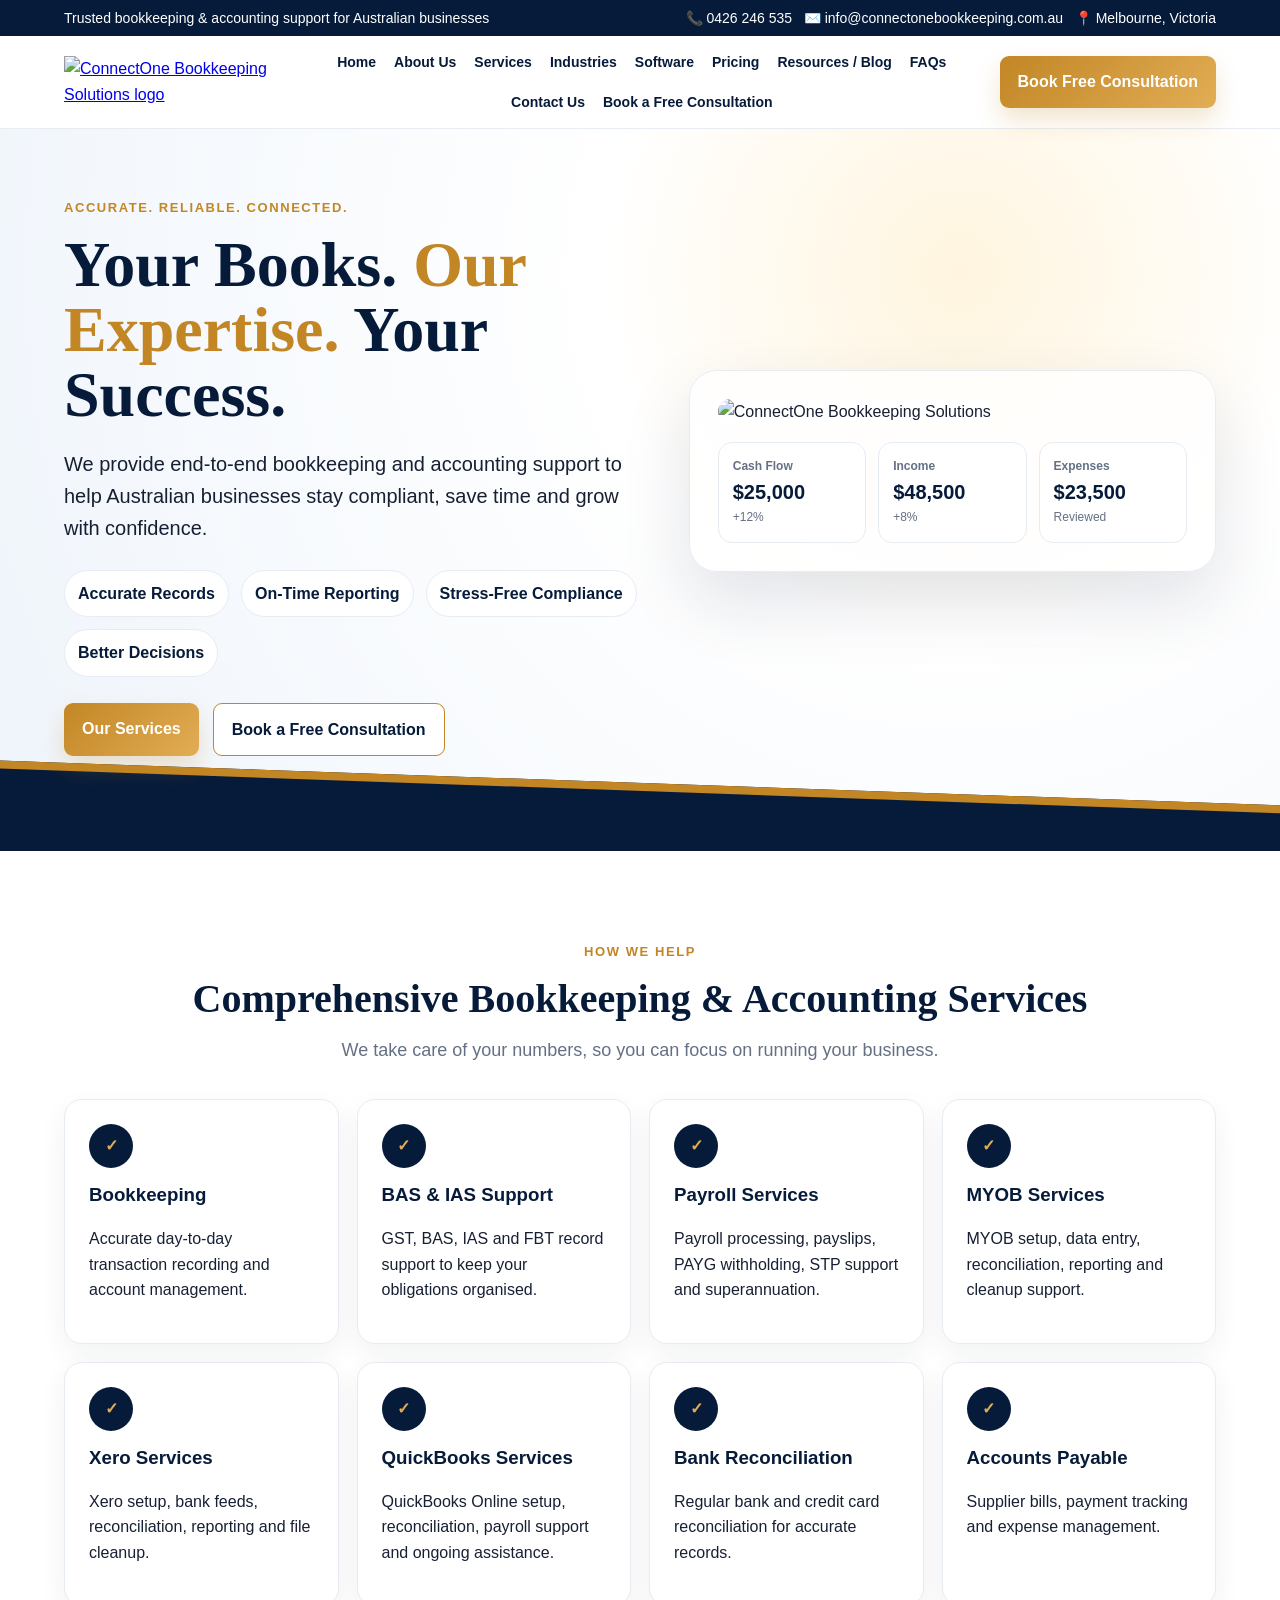
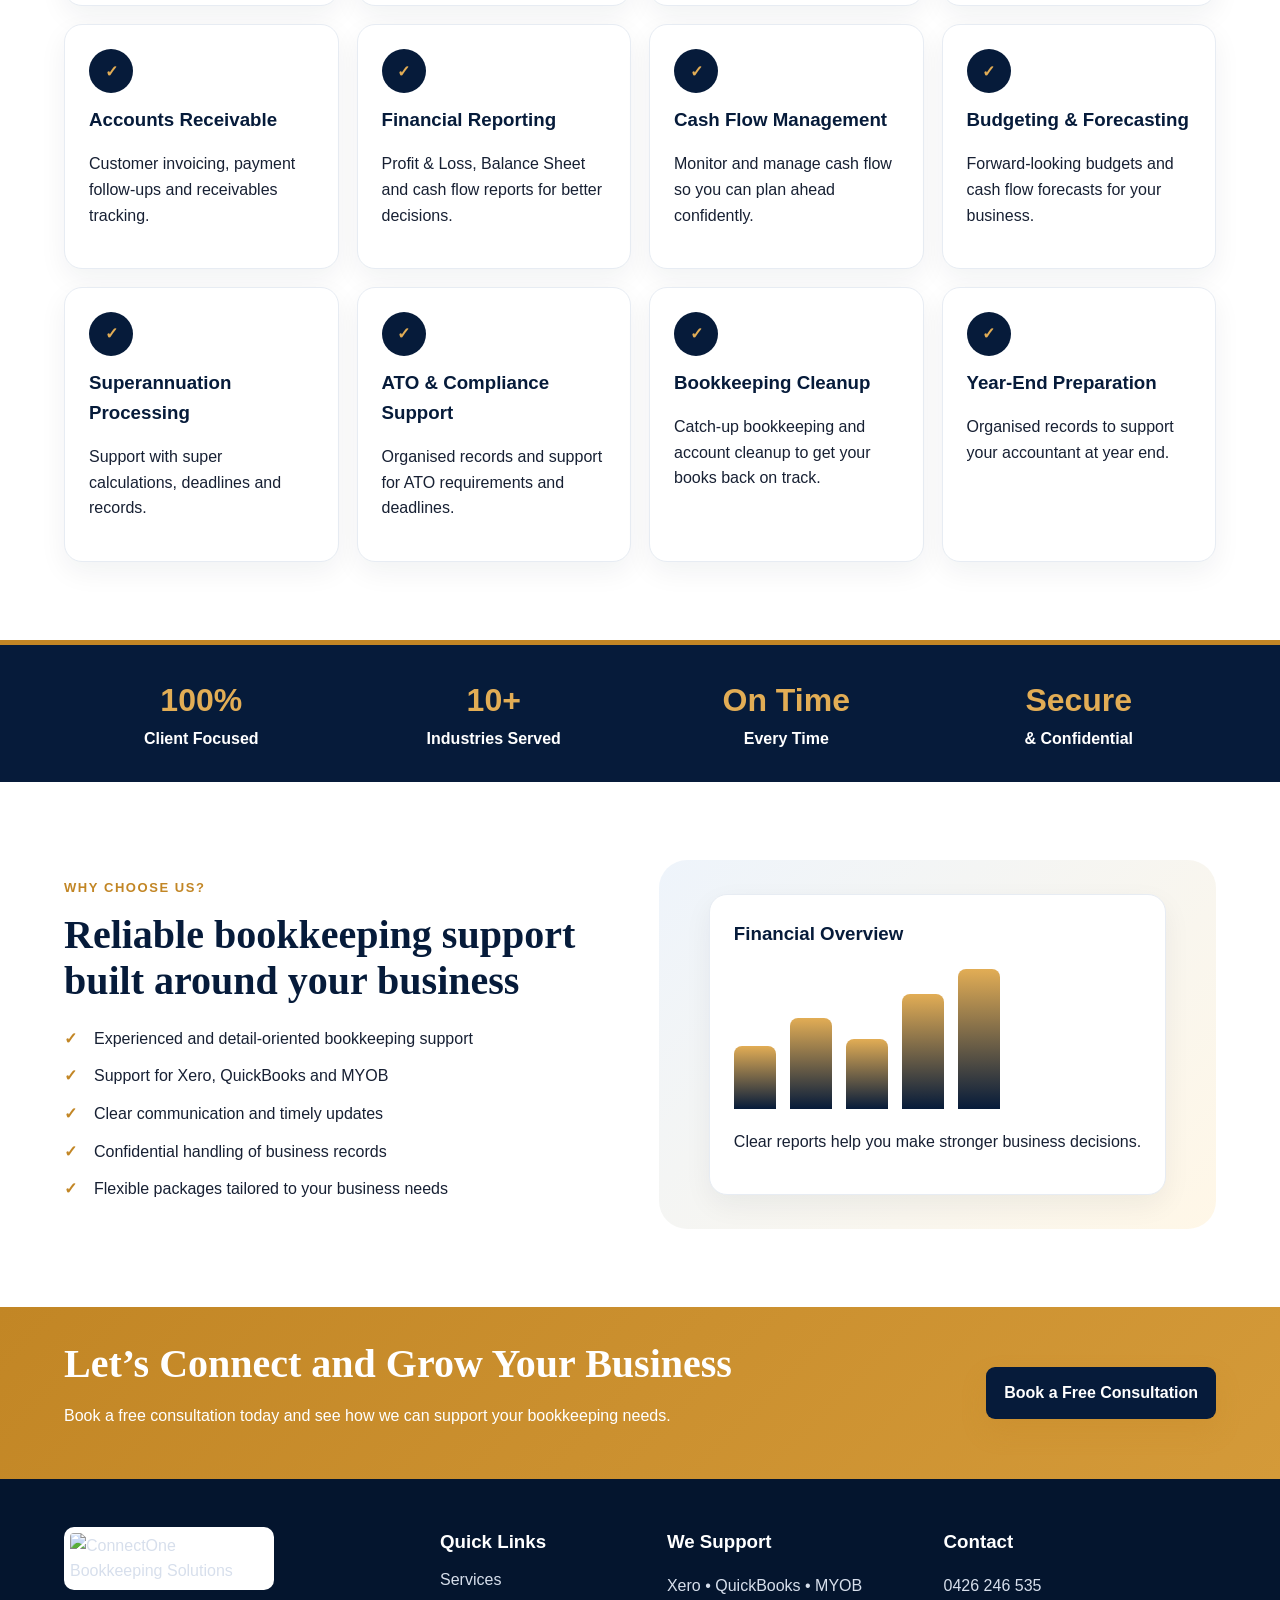
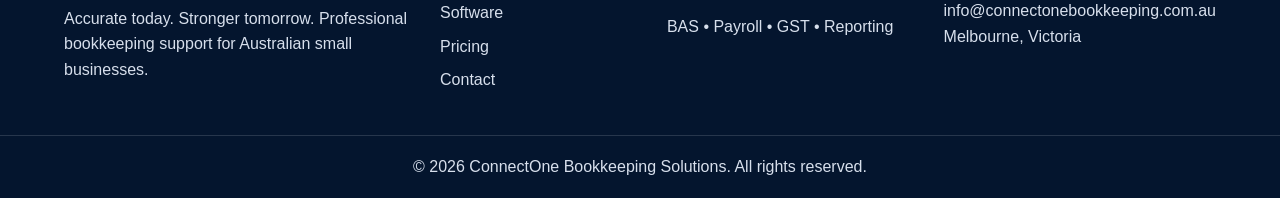
==== index.html @ b3c71a51 "Add files via upload" ====
<!DOCTYPE html>
<html lang="en-AU">
<head>
  <meta charset="UTF-8">
  <meta name="viewport" content="width=device-width, initial-scale=1.0">
  <title>ConnectOne Bookkeeping Solutions | Professional Bookkeeping Services</title>
  <meta name="description" content="Professional bookkeeping, payroll, BAS support, Xero, QuickBooks and MYOB services for Australian small businesses.">
  <link rel="stylesheet" href="styles.css">
</head>
<body>

<div class="top-strip">
  <div class="container strip-grid">
    <span>Trusted bookkeeping & accounting support for Australian businesses</span>
    <span>📞 0426 246 535 &nbsp; ✉️ info@connectonebookkeeping.com.au &nbsp; 📍 Melbourne, Victoria</span>
  </div>
</div>
<header class="site-header">
  <div class="container header-grid">
    <a class="logo-wrap" href="index.html">
      <img src="assets/connectone-logo.png" alt="ConnectOne Bookkeeping Solutions logo">
    </a>
    <nav class="main-nav"><a href="index.html">Home</a><a href="about.html">About Us</a><a href="services.html">Services</a><a href="industries.html">Industries</a><a href="software.html">Software</a><a href="pricing.html">Pricing</a><a href="resources.html">Resources / Blog</a><a href="faqs.html">FAQs</a><a href="contact.html">Contact Us</a><a href="consultation.html">Book a Free Consultation</a></nav>
    <a class="header-btn" href="consultation.html">Book Free Consultation</a>
  </div>
</header>

<main>
<section class="hero">
  <div class="container hero-grid">
    <div class="hero-text">
      <p class="kicker">Accurate. Reliable. Connected.</p>
      <h1>Your Books. <span>Our Expertise.</span> Your Success.</h1>
      <p class="lead">We provide end-to-end bookkeeping and accounting support to help Australian businesses stay compliant, save time and grow with confidence.</p>
      <div class="hero-points">
        <span>Accurate Records</span><span>On-Time Reporting</span><span>Stress-Free Compliance</span><span>Better Decisions</span>
      </div>
      <div class="actions">
        <a class="btn" href="services.html">Our Services</a>
        <a class="btn outline" href="consultation.html">Book a Free Consultation</a>
      </div>
    </div>
    <div class="hero-panel">
      <img src="assets/connectone-logo.png" alt="ConnectOne Bookkeeping Solutions">
      <div class="mini-dashboard">
        <div><strong>Cash Flow</strong><b>$25,000</b><small>+12%</small></div>
        <div><strong>Income</strong><b>$48,500</b><small>+8%</small></div>
        <div><strong>Expenses</strong><b>$23,500</b><small>Reviewed</small></div>
      </div>
    </div>
  </div>
</section>

<section class="section services-preview">
  <div class="container">
    <p class="kicker center">How we help</p>
    <h2>Comprehensive Bookkeeping & Accounting Services</h2>
    <p class="section-sub">We take care of your numbers, so you can focus on running your business.</p>
    <div class="service-grid"><article class="service-card"><div class="icon">✓</div><h3>Bookkeeping</h3><p>Accurate day-to-day transaction recording and account management.</p></article><article class="service-card"><div class="icon">✓</div><h3>BAS & IAS Support</h3><p>GST, BAS, IAS and FBT record support to keep your obligations organised.</p></article><article class="service-card"><div class="icon">✓</div><h3>Payroll Services</h3><p>Payroll processing, payslips, PAYG withholding, STP support and superannuation.</p></article><article class="service-card"><div class="icon">✓</div><h3>MYOB Services</h3><p>MYOB setup, data entry, reconciliation, reporting and cleanup support.</p></article><article class="service-card"><div class="icon">✓</div><h3>Xero Services</h3><p>Xero setup, bank feeds, reconciliation, reporting and file cleanup.</p></article><article class="service-card"><div class="icon">✓</div><h3>QuickBooks Services</h3><p>QuickBooks Online setup, reconciliation, payroll support and ongoing assistance.</p></article><article class="service-card"><div class="icon">✓</div><h3>Bank Reconciliation</h3><p>Regular bank and credit card reconciliation for accurate records.</p></article><article class="service-card"><div class="icon">✓</div><h3>Accounts Payable</h3><p>Supplier bills, payment tracking and expense management.</p></article><article class="service-card"><div class="icon">✓</div><h3>Accounts Receivable</h3><p>Customer invoicing, payment follow-ups and receivables tracking.</p></article><article class="service-card"><div class="icon">✓</div><h3>Financial Reporting</h3><p>Profit & Loss, Balance Sheet and cash flow reports for better decisions.</p></article><article class="service-card"><div class="icon">✓</div><h3>Cash Flow Management</h3><p>Monitor and manage cash flow so you can plan ahead confidently.</p></article><article class="service-card"><div class="icon">✓</div><h3>Budgeting & Forecasting</h3><p>Forward-looking budgets and cash flow forecasts for your business.</p></article><article class="service-card"><div class="icon">✓</div><h3>Superannuation Processing</h3><p>Support with super calculations, deadlines and records.</p></article><article class="service-card"><div class="icon">✓</div><h3>ATO & Compliance Support</h3><p>Organised records and support for ATO requirements and deadlines.</p></article><article class="service-card"><div class="icon">✓</div><h3>Bookkeeping Cleanup</h3><p>Catch-up bookkeeping and account cleanup to get your books back on track.</p></article><article class="service-card"><div class="icon">✓</div><h3>Year-End Preparation</h3><p>Organised records to support your accountant at year end.</p></article></div>
  </div>
</section>

<section class="stats">
  <div class="container stats-grid">
    <div><strong>100%</strong><span>Client Focused</span></div>
    <div><strong>10+</strong><span>Industries Served</span></div>
    <div><strong>On Time</strong><span>Every Time</span></div>
    <div><strong>Secure</strong><span>& Confidential</span></div>
  </div>
</section>

<section class="section">
  <div class="container two-col">
    <div>
      <p class="kicker">Why choose us?</p>
      <h2 class="left">Reliable bookkeeping support built around your business</h2>
      <ul class="tick-list">
        <li>Experienced and detail-oriented bookkeeping support</li>
        <li>Support for Xero, QuickBooks and MYOB</li>
        <li>Clear communication and timely updates</li>
        <li>Confidential handling of business records</li>
        <li>Flexible packages tailored to your business needs</li>
      </ul>
    </div>
    <div class="image-card">
      <div class="chart-card">
        <h3>Financial Overview</h3>
        <div class="bars"><i></i><i></i><i></i><i></i><i></i></div>
        <p>Clear reports help you make stronger business decisions.</p>
      </div>
    </div>
  </div>
</section>
</main>

<section class="gold-cta">
  <div class="container cta-grid">
    <div>
      <h2>Let’s Connect and Grow Your Business</h2>
      <p>Book a free consultation today and see how we can support your bookkeeping needs.</p>
    </div>
    <a class="btn navy" href="consultation.html">Book a Free Consultation</a>
  </div>
</section>
<footer class="footer">
  <div class="container footer-grid">
    <div>
      <img class="footer-logo" src="assets/connectone-logo.png" alt="ConnectOne Bookkeeping Solutions">
      <p>Accurate today. Stronger tomorrow. Professional bookkeeping support for Australian small businesses.</p>
    </div>
    <div>
      <h3>Quick Links</h3>
      <a href="services.html">Services</a>
      <a href="software.html">Software</a>
      <a href="pricing.html">Pricing</a>
      <a href="contact.html">Contact</a>
    </div>
    <div>
      <h3>We Support</h3>
      <p>Xero • QuickBooks • MYOB</p>
      <p>BAS • Payroll • GST • Reporting</p>
    </div>
    <div>
      <h3>Contact</h3>
      <p>0426 246 535<br>info@connectonebookkeeping.com.au<br>Melbourne, Victoria</p>
    </div>
  </div>
  <div class="copyright">© 2026 ConnectOne Bookkeeping Solutions. All rights reserved.</div>
</footer>

</body>
</html>
---- styles.css ----
:root{
  --navy:#061b3a; --navy2:#0b2b5c; --gold:#c28625; --gold2:#e2ad55;
  --ink:#172033; --muted:#647084; --soft:#f7f9fc; --line:#e7ecf3; --white:#fff;
}
*{box-sizing:border-box}
html{scroll-behavior:smooth}
body{margin:0;font-family:Inter,Segoe UI,Arial,sans-serif;color:var(--ink);line-height:1.6;background:#fff}
.container{max-width:1200px;margin:0 auto;padding:0 24px}
.top-strip{background:var(--navy);color:#fff;font-size:14px}
.strip-grid{display:flex;justify-content:space-between;gap:16px;align-items:center;min-height:36px}
.site-header{background:rgba(255,255,255,.96);backdrop-filter:blur(10px);border-bottom:1px solid var(--line);position:sticky;top:0;z-index:20}
.header-grid{display:grid;grid-template-columns:220px 1fr auto;gap:24px;align-items:center;min-height:92px}
.logo-wrap img{max-width:205px;display:block}
.main-nav{display:flex;justify-content:center;gap:18px;flex-wrap:wrap}
.main-nav a{text-decoration:none;color:var(--navy);font-weight:750;font-size:14px;position:relative}
.main-nav a:hover{color:var(--gold)}
.header-btn,.btn{background:linear-gradient(135deg,var(--gold),var(--gold2));color:#fff;text-decoration:none;font-weight:850;border-radius:9px;padding:13px 18px;display:inline-block;border:0;box-shadow:0 12px 24px rgba(194,134,37,.22)}
.btn.navy,.header-btn:hover{background:var(--navy)}
.btn.outline{background:#fff;color:var(--navy);border:1px solid var(--gold);box-shadow:none}
.hero{background:radial-gradient(circle at 75% 20%,#fff5df 0,#fff 32%,#eef4fb 100%);position:relative;overflow:hidden}
.hero:after{content:"";position:absolute;bottom:-50px;left:-5%;width:110%;height:110px;background:var(--navy);transform:rotate(2deg);border-top:8px solid var(--gold)}
.hero-grid{display:grid;grid-template-columns:1.05fr .95fr;gap:42px;align-items:center;min-height:650px;position:relative;z-index:2;padding:56px 24px 95px}
.kicker{color:var(--gold);text-transform:uppercase;letter-spacing:.12em;font-weight:900;font-size:13px}
h1{font-family:Georgia,serif;color:var(--navy);font-size:64px;line-height:1.02;margin:12px 0 18px}
h1 span{color:var(--gold)}
.lead{font-size:20px;max-width:650px}
.hero-points{display:flex;gap:12px;flex-wrap:wrap;margin:26px 0}
.hero-points span{background:#fff;border:1px solid var(--line);border-radius:99px;padding:10px 13px;font-weight:800;color:var(--navy)}
.actions{display:flex;gap:14px;flex-wrap:wrap}
.hero-panel{background:rgba(255,255,255,.82);border:1px solid var(--line);border-radius:28px;padding:28px;box-shadow:0 30px 70px rgba(6,27,58,.12);position:relative}
.hero-panel img{width:100%;border-radius:20px;background:#fff}
.mini-dashboard{display:grid;grid-template-columns:repeat(3,1fr);gap:12px;margin-top:18px}
.mini-dashboard div{background:#fff;border:1px solid var(--line);border-radius:14px;padding:14px}
.mini-dashboard strong,.mini-dashboard small{display:block;color:var(--muted);font-size:12px}.mini-dashboard b{display:block;color:var(--navy);font-size:20px}
.section{padding:78px 0}
.soft{background:var(--soft)}
h2{font-family:Georgia,serif;color:var(--navy);font-size:40px;line-height:1.15;text-align:center;margin:0 0 14px}
h2.left{text-align:left}
.section-sub{text-align:center;color:var(--muted);font-size:18px;margin:0 auto 34px;max-width:760px}
.center{text-align:center}
.service-grid{display:grid;grid-template-columns:repeat(4,1fr);gap:18px}
.service-card,.card,.feature-box,.chart-card{background:#fff;border:1px solid var(--line);border-radius:18px;padding:24px;box-shadow:0 10px 28px rgba(6,27,58,.06);transition:.25s ease}
.service-card:hover,.card:hover{transform:translateY(-5px);box-shadow:0 18px 40px rgba(6,27,58,.1)}
.icon{width:44px;height:44px;border-radius:50%;background:var(--navy);color:var(--gold2);display:flex;align-items:center;justify-content:center;font-weight:900;margin-bottom:12px}
h3{color:var(--navy);margin:0 0 10px}
.stats{background:var(--navy);color:#fff;padding:30px 0;border-top:5px solid var(--gold)}
.stats-grid{display:grid;grid-template-columns:repeat(4,1fr);gap:18px;text-align:center}
.stats strong{display:block;color:var(--gold2);font-size:32px}.stats span{font-weight:800}
.two-col{display:grid;grid-template-columns:1fr 1fr;gap:38px;align-items:center}
.tick-list{list-style:none;padding:0;margin:22px 0}.tick-list li{margin:12px 0;padding-left:30px;position:relative}.tick-list li:before{content:"✓";position:absolute;left:0;color:var(--gold);font-weight:900}
.image-card{min-height:330px;border-radius:28px;background:linear-gradient(135deg,#eef4fb,#fff7e7);display:flex;align-items:center;justify-content:center;padding:34px}
.bars{height:140px;display:flex;align-items:flex-end;gap:14px;margin:20px 0}.bars i{display:block;width:42px;background:linear-gradient(var(--gold2),var(--navy));border-radius:8px 8px 0 0}.bars i:nth-child(1){height:45%}.bars i:nth-child(2){height:65%}.bars i:nth-child(3){height:50%}.bars i:nth-child(4){height:82%}.bars i:nth-child(5){height:100%}
.inner-hero{background:linear-gradient(135deg,var(--navy),var(--navy2));color:#fff;padding:76px 0}.inner-hero h1{color:#fff;font-size:50px}.inner-hero p{max-width:760px}.inner-hero .kicker{color:var(--gold2)}
.cards-three{display:grid;grid-template-columns:repeat(3,1fr);gap:20px}
.featured{border:2px solid var(--gold)}
.software-card h3{font-size:28px}
.big-note{font-size:20px;font-weight:800;color:var(--navy);margin-top:26px}
.faq{max-width:850px}.faq h3{border-top:1px solid var(--line);padding-top:22px;margin-top:22px}
.contact-grid{display:grid;grid-template-columns:.85fr 1.15fr;gap:34px}
.form{display:grid;gap:14px;background:#fff;border:1px solid var(--line);border-radius:18px;padding:24px;box-shadow:0 10px 28px rgba(6,27,58,.06)}
input,textarea{width:100%;padding:15px;border:1px solid var(--line);border-radius:10px;font-size:16px}textarea{min-height:150px}
.gold-cta{background:linear-gradient(135deg,var(--gold),#d49a39);color:#fff;padding:34px 0}
.cta-grid{display:flex;justify-content:space-between;align-items:center;gap:24px}.gold-cta h2{color:#fff;text-align:left;margin:0 0 6px}
.footer{background:#04152e;color:#d7dfec;padding:48px 0 0}.footer-grid{display:grid;grid-template-columns:1.4fr .8fr 1fr 1fr;gap:28px}.footer-logo{max-width:210px;background:#fff;border-radius:10px;padding:6px}
.footer h3{color:#fff}.footer a{display:block;color:#d7dfec;text-decoration:none;margin:8px 0}.copyright{text-align:center;border-top:1px solid rgba(255,255,255,.14);padding:18px;margin-top:34px}
@media(max-width:960px){
 .strip-grid,.cta-grid{display:block}.header-grid{grid-template-columns:1fr}.main-nav{justify-content:flex-start}.header-btn{width:max-content}
 .hero-grid,.two-col,.contact-grid,.cards-three,.footer-grid{grid-template-columns:1fr}
 .service-grid,.stats-grid{grid-template-columns:repeat(2,1fr)}
 h1{font-size:44px}.hero-grid{min-height:auto}.inner-hero h1{font-size:40px}
}
@media(max-width:560px){.service-grid,.stats-grid,.mini-dashboard{grid-template-columns:1fr}.container{padding:0 18px}.hero-grid{padding-left:18px;padding-right:18px}h1{font-size:38px}h2{font-size:32px}}
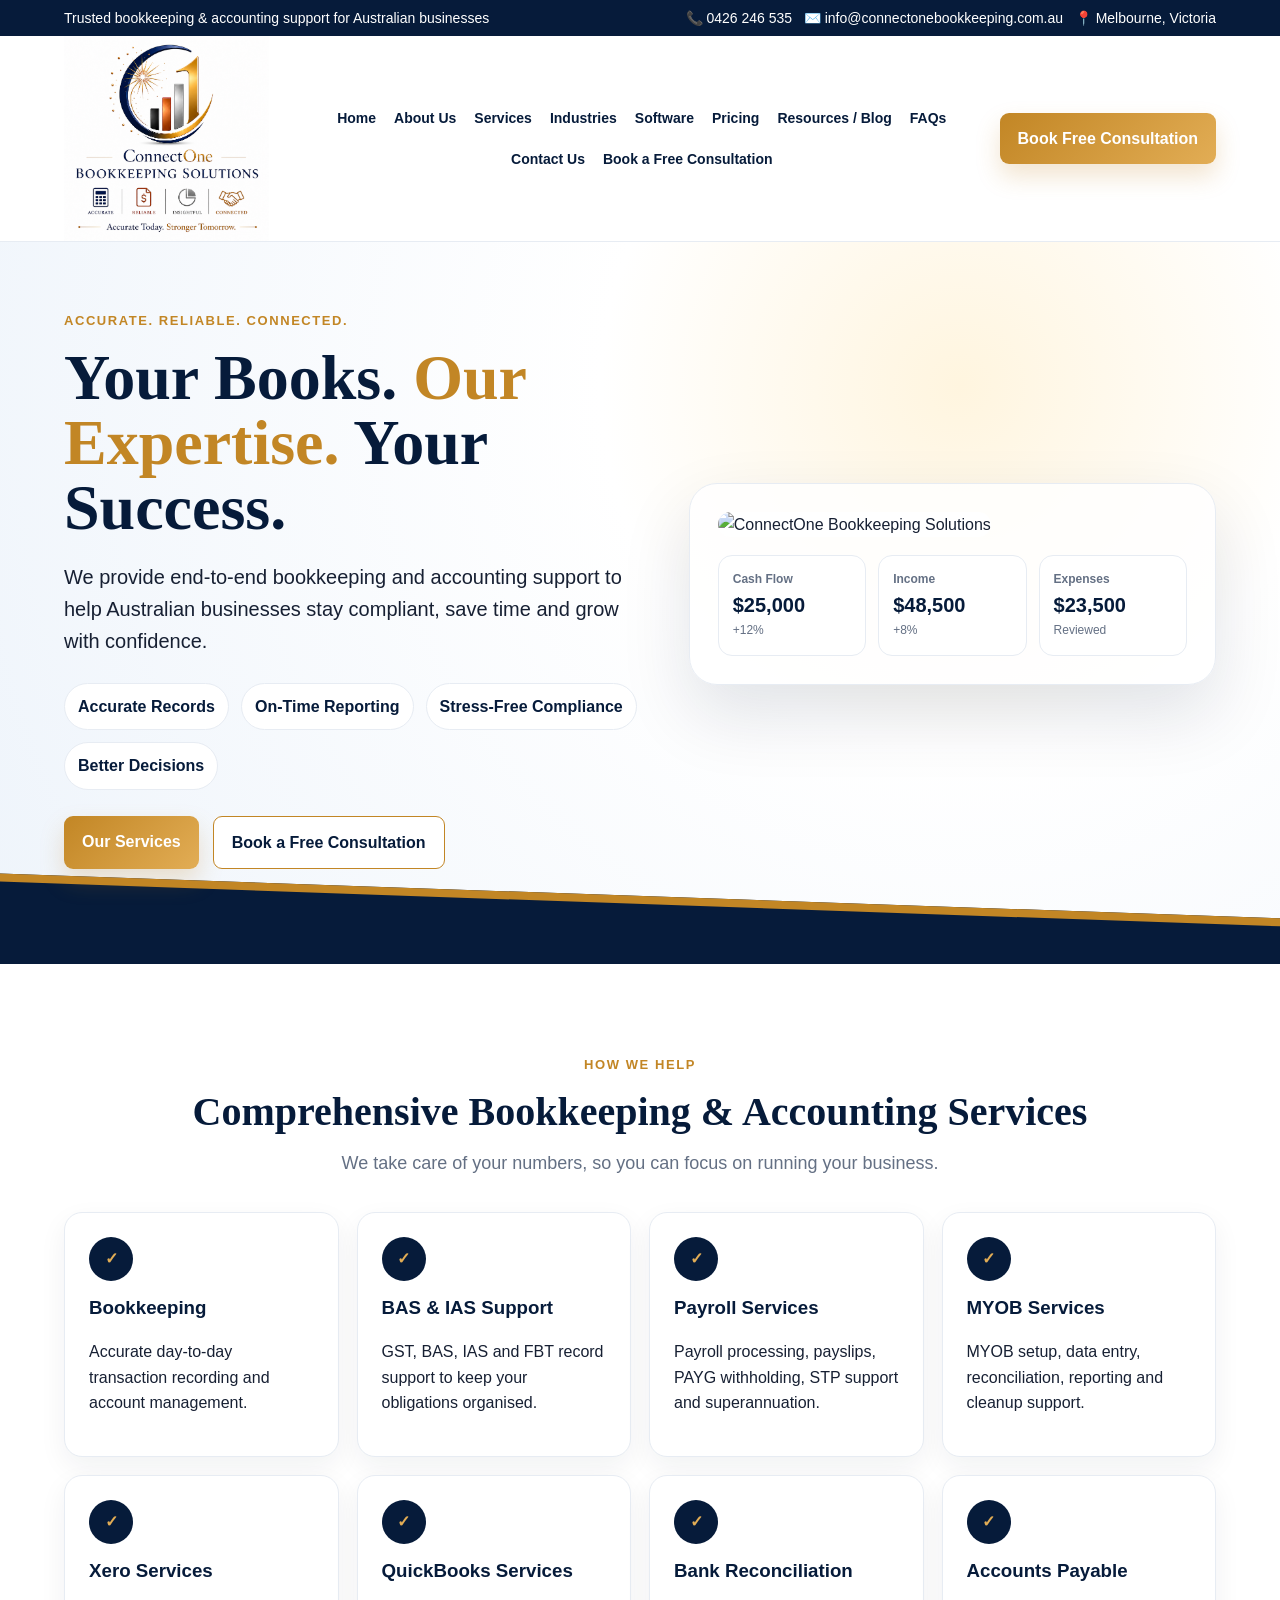
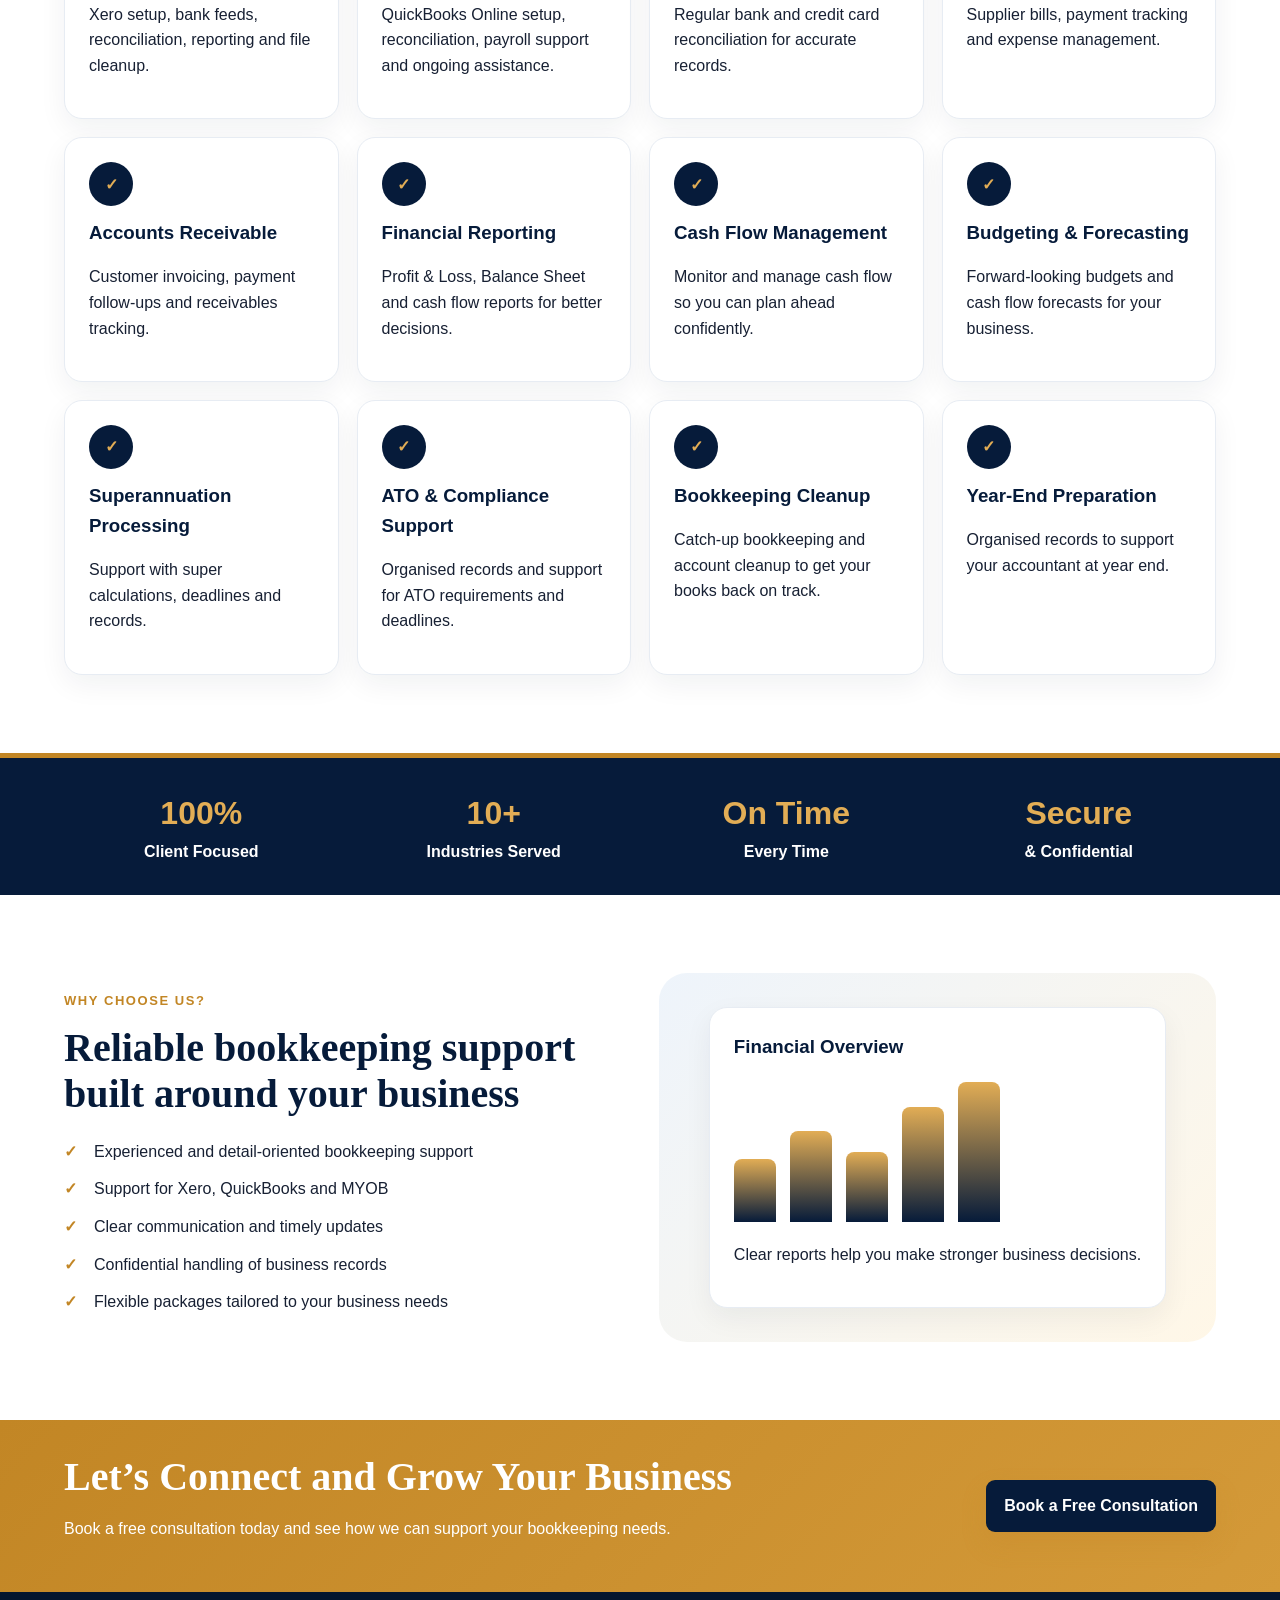
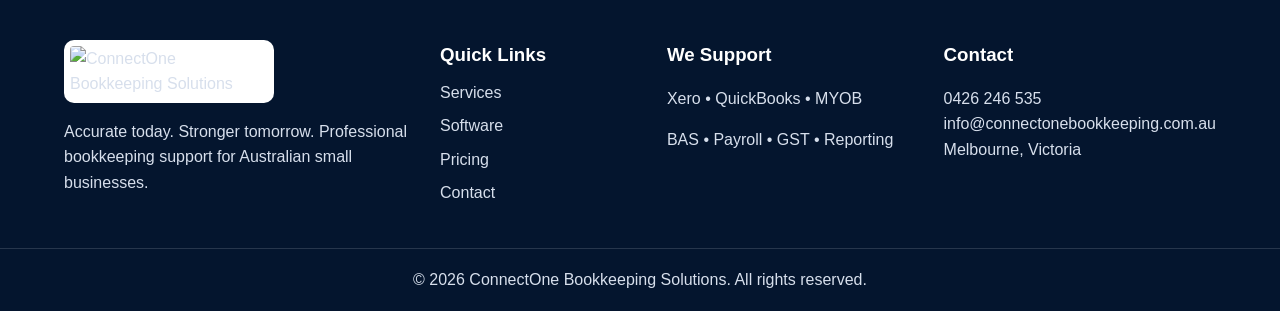
==== commit 28df3a42: "Update logo image source in index.html" ====
--- a/index.html
+++ b/index.html
@@ -18,7 +18,7 @@
 <header class="site-header">
   <div class="container header-grid">
     <a class="logo-wrap" href="index.html">
-      <img src="assets/connectone-logo.png" alt="ConnectOne Bookkeeping Solutions logo">
+      <img src="connectone-logo.png" alt="ConnectOne Bookkeeping Solutions logo">
     </a>
     <nav class="main-nav"><a href="index.html">Home</a><a href="about.html">About Us</a><a href="services.html">Services</a><a href="industries.html">Industries</a><a href="software.html">Software</a><a href="pricing.html">Pricing</a><a href="resources.html">Resources / Blog</a><a href="faqs.html">FAQs</a><a href="contact.html">Contact Us</a><a href="consultation.html">Book a Free Consultation</a></nav>
     <a class="header-btn" href="consultation.html">Book Free Consultation</a>
@@ -129,4 +129,4 @@
 </footer>
 
 </body>
-</html>+</html>
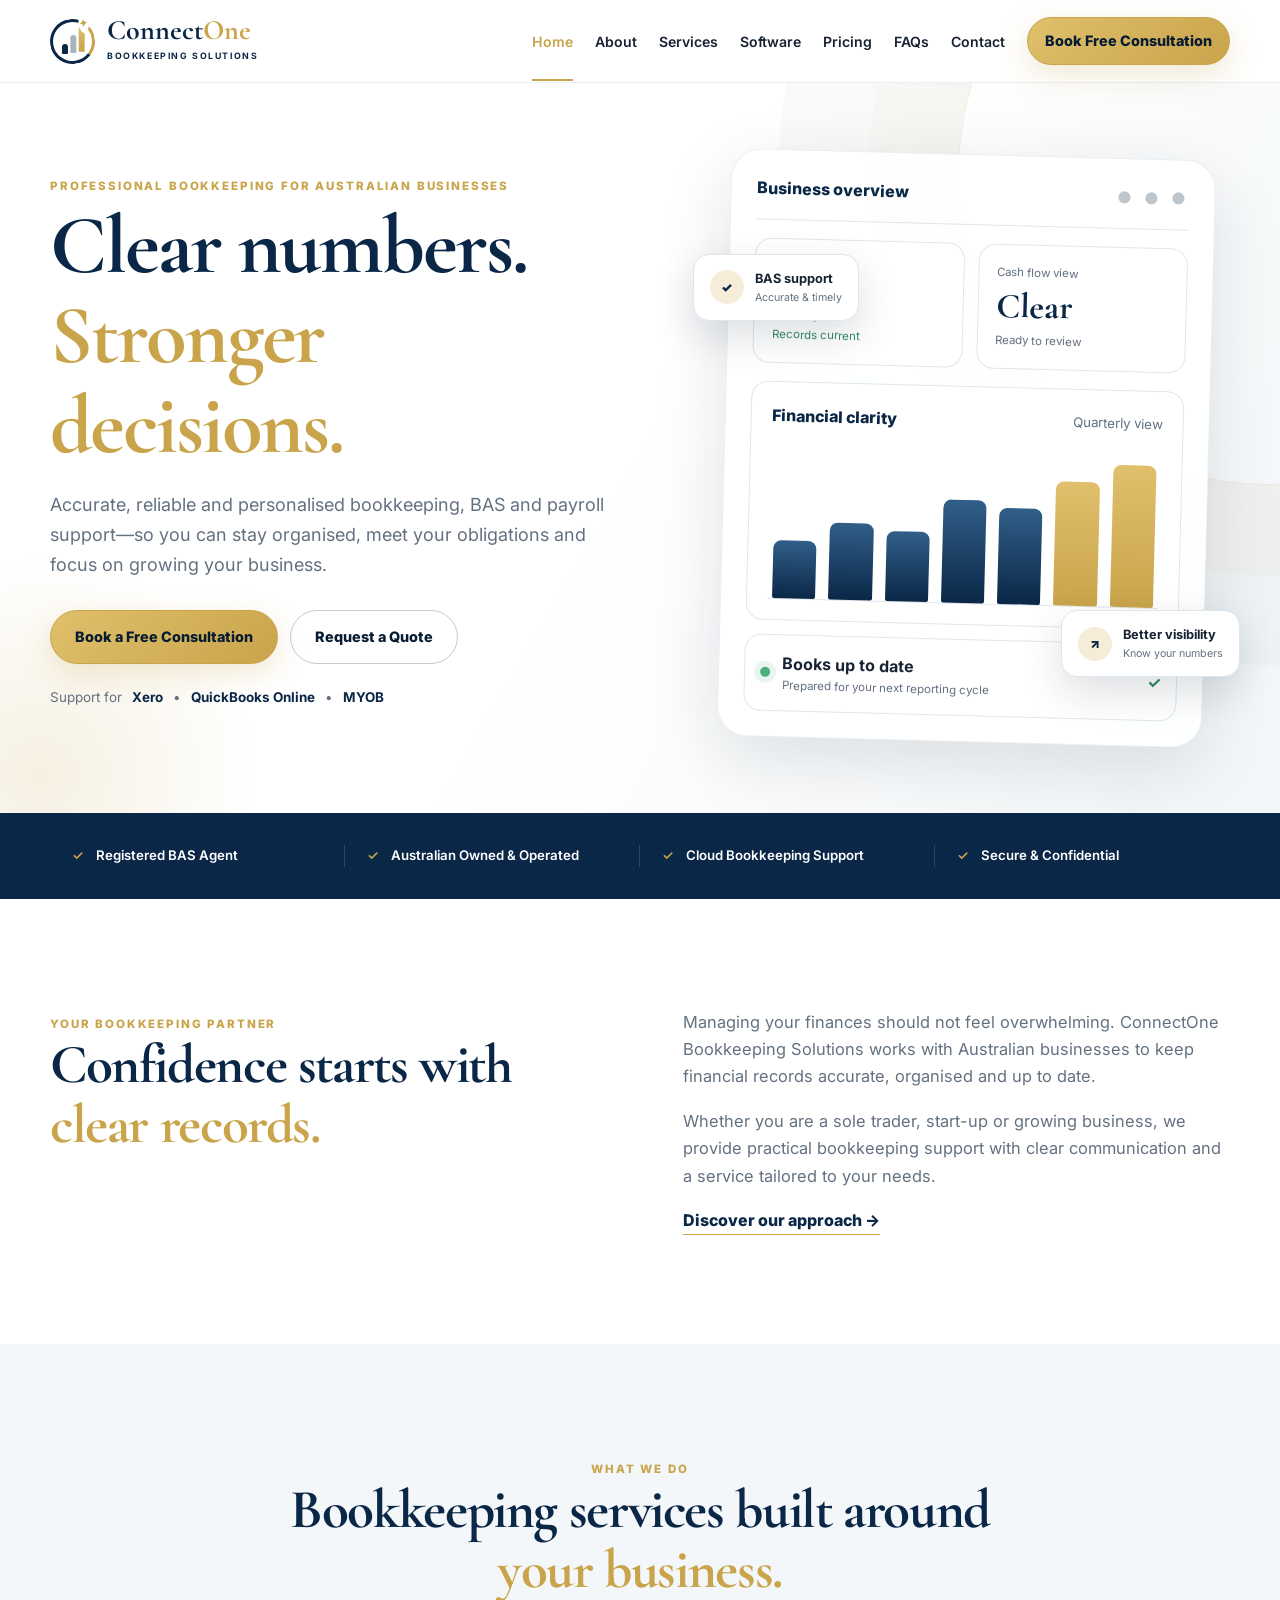
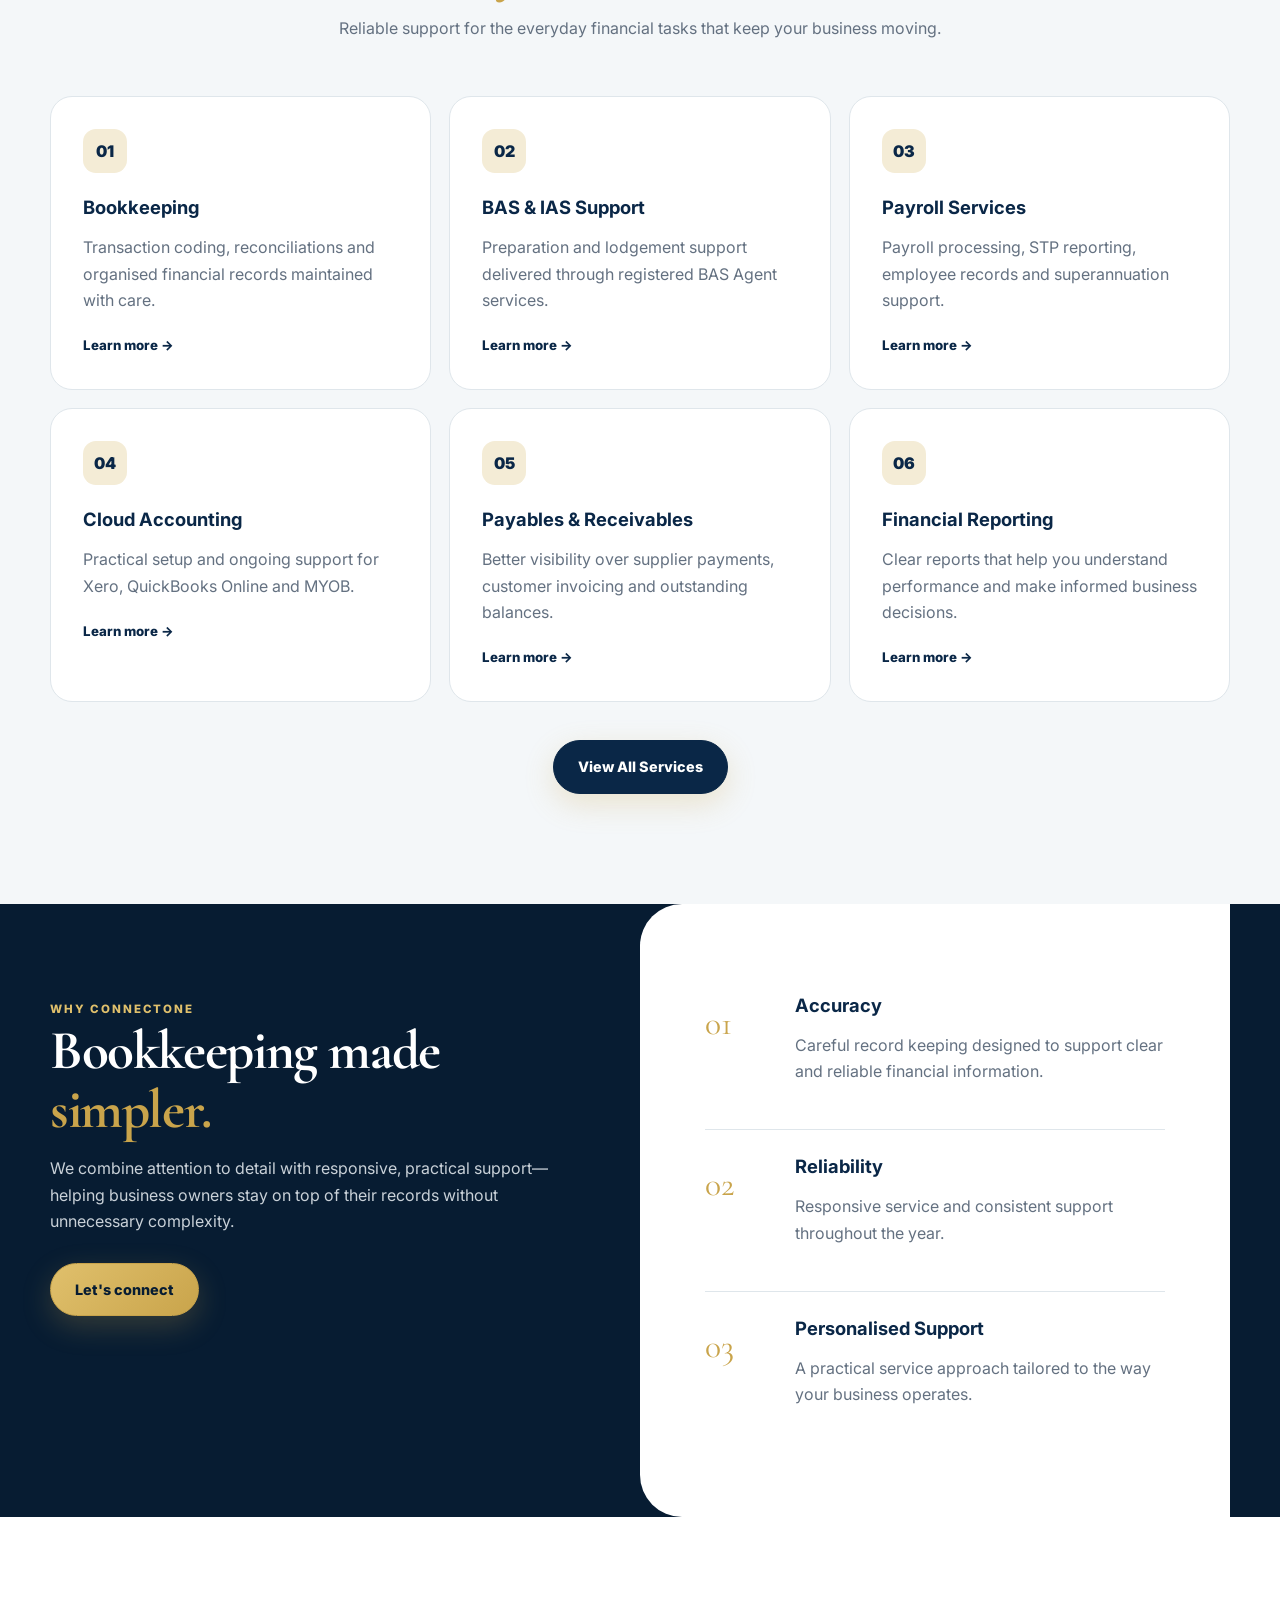
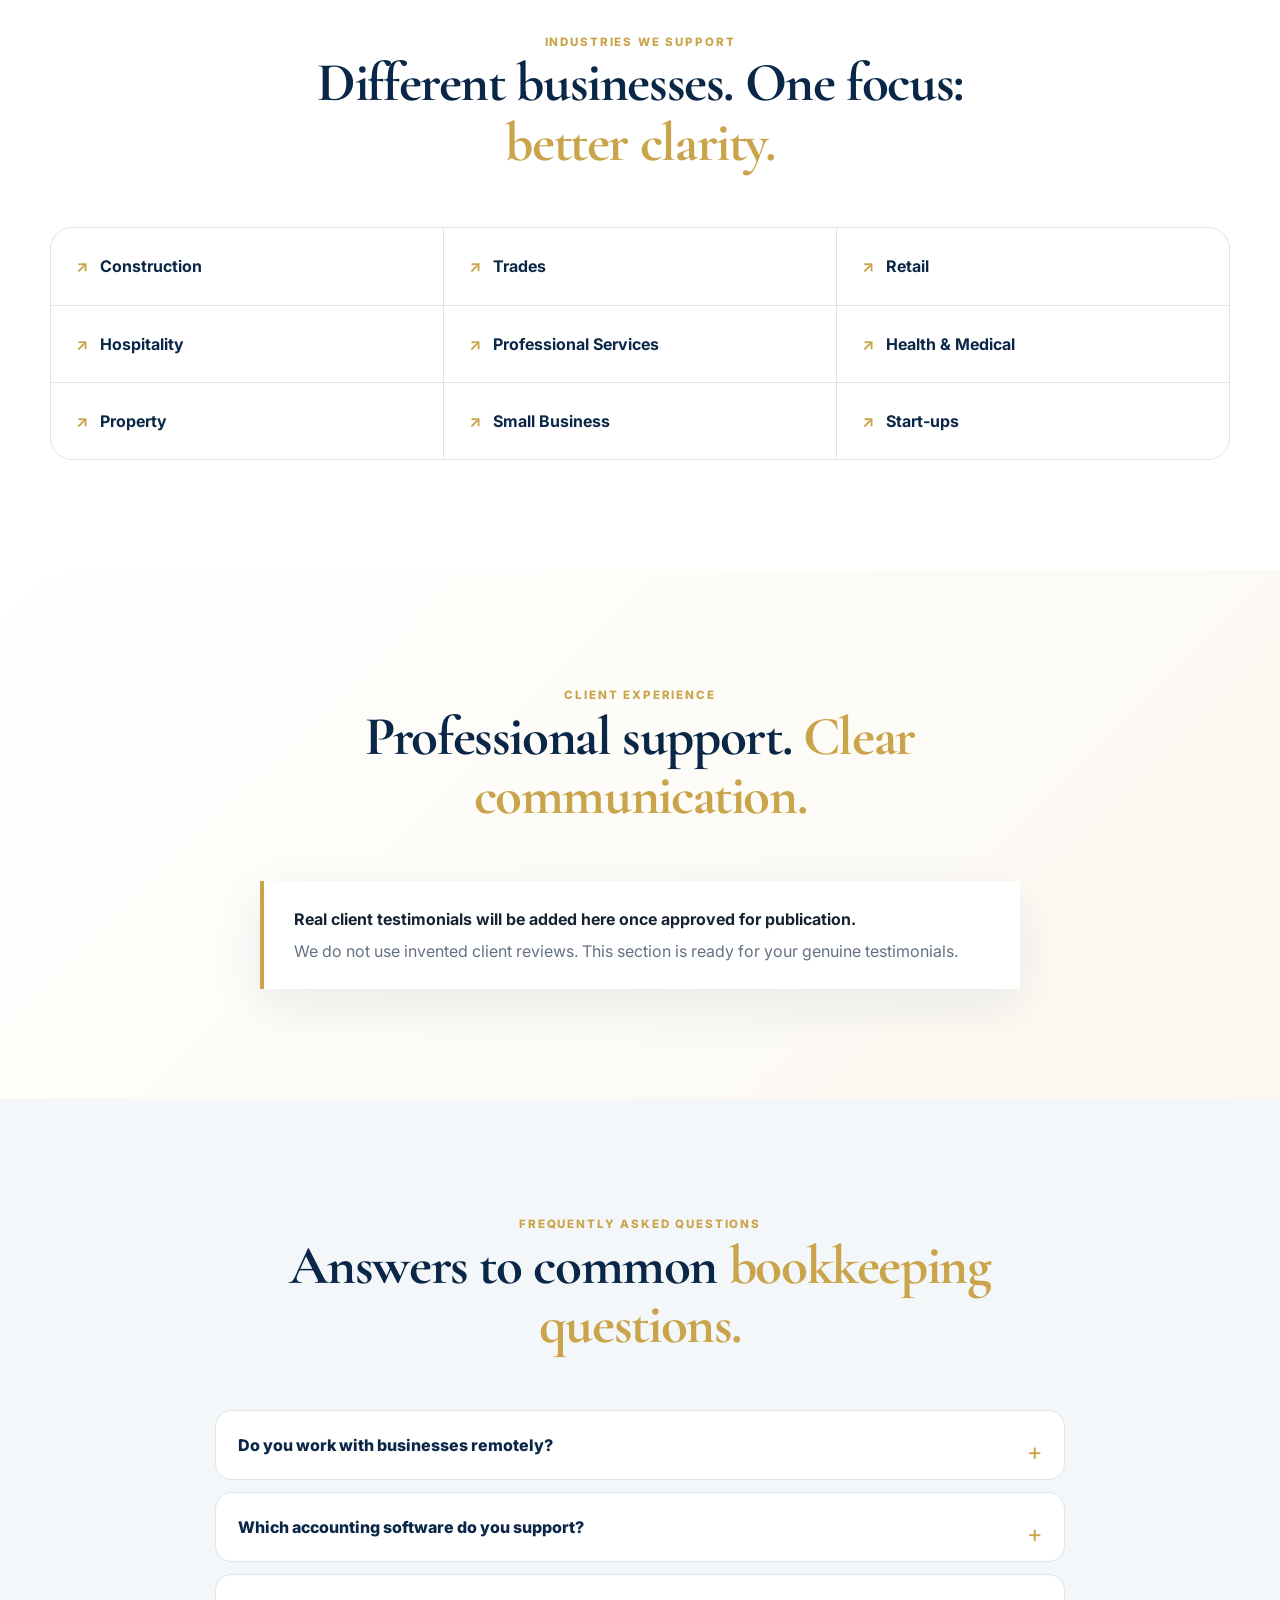
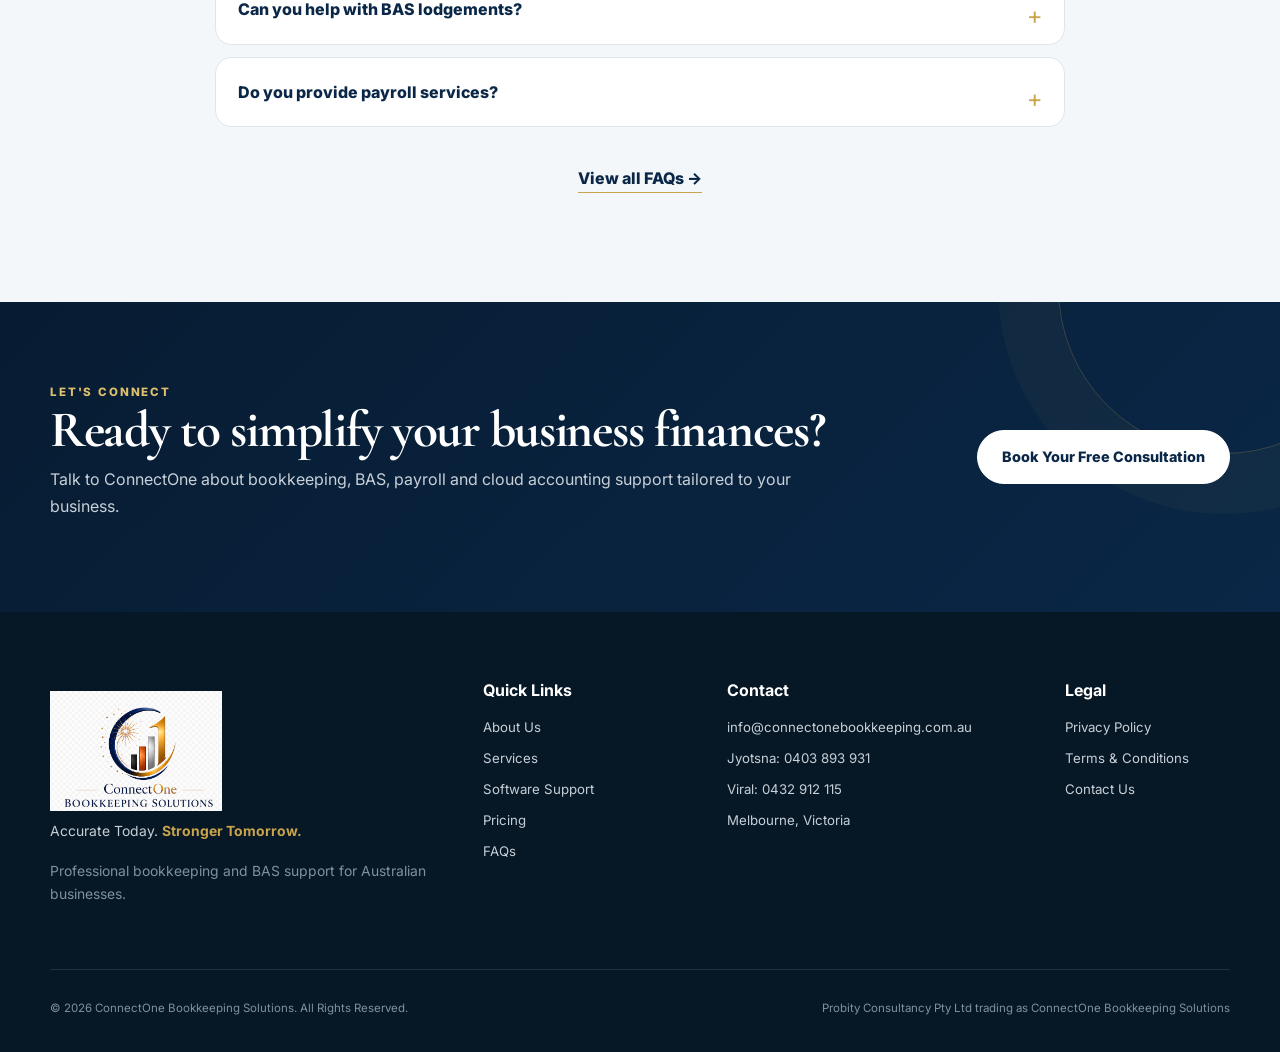
==== commit 3e6544ff: "Add files via upload Upload final ConnectOne premium website" ====
--- a/index.html
+++ b/index.html
@@ -1,132 +1,143 @@
-<!DOCTYPE html>
+<!doctype html>
 <html lang="en-AU">
 <head>
-  <meta charset="UTF-8">
-  <meta name="viewport" content="width=device-width, initial-scale=1.0">
-  <title>ConnectOne Bookkeeping Solutions | Professional Bookkeeping Services</title>
-  <meta name="description" content="Professional bookkeeping, payroll, BAS support, Xero, QuickBooks and MYOB services for Australian small businesses.">
-  <link rel="stylesheet" href="styles.css">
+  <meta charset="utf-8"><meta name="viewport" content="width=device-width,initial-scale=1">
+  <title>ConnectOne Bookkeeping Solutions | Bookkeeping & BAS Services</title>
+  <meta name="description" content="Professional bookkeeping, BAS, payroll and cloud accounting support for Australian businesses. Xero, QuickBooks Online and MYOB support.">
+  <link rel="preconnect" href="https://fonts.googleapis.com"><link rel="preconnect" href="https://fonts.gstatic.com" crossorigin>
+  <link href="https://fonts.googleapis.com/css2?family=Cormorant+Garamond:wght@600;700&family=Inter:wght@400;500;600;700&display=swap" rel="stylesheet">
+  <link rel="icon" type="image/png" href="assets/connectone-favicon.png"><link rel="stylesheet" href="styles.css">
 </head>
 <body>
-
-<div class="top-strip">
-  <div class="container strip-grid">
-    <span>Trusted bookkeeping & accounting support for Australian businesses</span>
-    <span>📞 0426 246 535 &nbsp; ✉️ info@connectonebookkeeping.com.au &nbsp; 📍 Melbourne, Victoria</span>
-  </div>
-</div>
 <header class="site-header">
-  <div class="container header-grid">
-    <a class="logo-wrap" href="index.html">
-      <img src="connectone-logo.png" alt="ConnectOne Bookkeeping Solutions logo">
+  <div class="container nav-wrap">
+    <a class="brand" href="index.html" aria-label="ConnectOne home">
+      <span class="brand-mark"><i></i><i></i><i></i></span>
+      <span><strong>Connect<span>One</span></strong><small>BOOKKEEPING SOLUTIONS</small></span>
     </a>
-    <nav class="main-nav"><a href="index.html">Home</a><a href="about.html">About Us</a><a href="services.html">Services</a><a href="industries.html">Industries</a><a href="software.html">Software</a><a href="pricing.html">Pricing</a><a href="resources.html">Resources / Blog</a><a href="faqs.html">FAQs</a><a href="contact.html">Contact Us</a><a href="consultation.html">Book a Free Consultation</a></nav>
-    <a class="header-btn" href="consultation.html">Book Free Consultation</a>
+    <button class="menu-btn" aria-label="Open navigation" aria-expanded="false">☰</button>
+    <nav class="nav">
+      <a class="active" href="index.html">Home</a><a href="about.html">About</a><a href="services.html">Services</a>
+      <a href="software.html">Software</a><a href="pricing.html">Pricing</a><a href="faq.html">FAQs</a><a href="contact.html">Contact</a>
+      <a class="btn btn-small" href="contact.html#consultation">Book Free Consultation</a>
+    </nav>
   </div>
 </header>
 
 <main>
 <section class="hero">
+  <div class="hero-glow"></div>
   <div class="container hero-grid">
-    <div class="hero-text">
-      <p class="kicker">Accurate. Reliable. Connected.</p>
-      <h1>Your Books. <span>Our Expertise.</span> Your Success.</h1>
-      <p class="lead">We provide end-to-end bookkeeping and accounting support to help Australian businesses stay compliant, save time and grow with confidence.</p>
-      <div class="hero-points">
-        <span>Accurate Records</span><span>On-Time Reporting</span><span>Stress-Free Compliance</span><span>Better Decisions</span>
+    <div class="hero-copy reveal">
+      <span class="eyebrow">Professional bookkeeping for Australian businesses</span>
+      <h1>Clear numbers.<br><em>Stronger decisions.</em></h1>
+      <p class="lead">Accurate, reliable and personalised bookkeeping, BAS and payroll support—so you can stay organised, meet your obligations and focus on growing your business.</p>
+      <div class="actions"><a class="btn" href="contact.html#consultation">Book a Free Consultation</a><a class="btn btn-ghost" href="contact.html">Request a Quote</a></div>
+      <p class="software-line">Support for <strong>Xero</strong><span>•</span><strong>QuickBooks Online</strong><span>•</span><strong>MYOB</strong></p>
+    </div>
+    <div class="hero-visual reveal delay">
+      <div class="visual-shell">
+        <div class="visual-top"><span>Business overview</span><b>● ● ●</b></div>
+        <div class="metric-grid">
+          <div class="metric"><small>Reconciled</small><strong>98.7%</strong><span class="up">Records current</span></div>
+          <div class="metric"><small>Cash flow view</small><strong>Clear</strong><span>Ready to review</span></div>
+        </div>
+        <div class="chart-card"><div class="chart-title"><span>Financial clarity</span><small>Quarterly view</small></div>
+          <div class="bars"><i style="height:38%"></i><i style="height:51%"></i><i style="height:46%"></i><i style="height:68%"></i><i style="height:63%"></i><i style="height:82%"></i><i style="height:94%"></i></div>
+        </div>
+        <div class="status-row"><span class="status-dot"></span><div><b>Books up to date</b><small>Prepared for your next reporting cycle</small></div><strong>✓</strong></div>
       </div>
-      <div class="actions">
-        <a class="btn" href="services.html">Our Services</a>
-        <a class="btn outline" href="consultation.html">Book a Free Consultation</a>
-      </div>
-    </div>
-    <div class="hero-panel">
-      <img src="assets/connectone-logo.png" alt="ConnectOne Bookkeeping Solutions">
-      <div class="mini-dashboard">
-        <div><strong>Cash Flow</strong><b>$25,000</b><small>+12%</small></div>
-        <div><strong>Income</strong><b>$48,500</b><small>+8%</small></div>
-        <div><strong>Expenses</strong><b>$23,500</b><small>Reviewed</small></div>
-      </div>
+      <div class="floating-card fc-one"><span>✓</span><div><b>BAS support</b><small>Accurate & timely</small></div></div>
+      <div class="floating-card fc-two"><span>↗</span><div><b>Better visibility</b><small>Know your numbers</small></div></div>
     </div>
   </div>
 </section>
 
-<section class="section services-preview">
-  <div class="container">
-    <p class="kicker center">How we help</p>
-    <h2>Comprehensive Bookkeeping & Accounting Services</h2>
-    <p class="section-sub">We take care of your numbers, so you can focus on running your business.</p>
-    <div class="service-grid"><article class="service-card"><div class="icon">✓</div><h3>Bookkeeping</h3><p>Accurate day-to-day transaction recording and account management.</p></article><article class="service-card"><div class="icon">✓</div><h3>BAS & IAS Support</h3><p>GST, BAS, IAS and FBT record support to keep your obligations organised.</p></article><article class="service-card"><div class="icon">✓</div><h3>Payroll Services</h3><p>Payroll processing, payslips, PAYG withholding, STP support and superannuation.</p></article><article class="service-card"><div class="icon">✓</div><h3>MYOB Services</h3><p>MYOB setup, data entry, reconciliation, reporting and cleanup support.</p></article><article class="service-card"><div class="icon">✓</div><h3>Xero Services</h3><p>Xero setup, bank feeds, reconciliation, reporting and file cleanup.</p></article><article class="service-card"><div class="icon">✓</div><h3>QuickBooks Services</h3><p>QuickBooks Online setup, reconciliation, payroll support and ongoing assistance.</p></article><article class="service-card"><div class="icon">✓</div><h3>Bank Reconciliation</h3><p>Regular bank and credit card reconciliation for accurate records.</p></article><article class="service-card"><div class="icon">✓</div><h3>Accounts Payable</h3><p>Supplier bills, payment tracking and expense management.</p></article><article class="service-card"><div class="icon">✓</div><h3>Accounts Receivable</h3><p>Customer invoicing, payment follow-ups and receivables tracking.</p></article><article class="service-card"><div class="icon">✓</div><h3>Financial Reporting</h3><p>Profit & Loss, Balance Sheet and cash flow reports for better decisions.</p></article><article class="service-card"><div class="icon">✓</div><h3>Cash Flow Management</h3><p>Monitor and manage cash flow so you can plan ahead confidently.</p></article><article class="service-card"><div class="icon">✓</div><h3>Budgeting & Forecasting</h3><p>Forward-looking budgets and cash flow forecasts for your business.</p></article><article class="service-card"><div class="icon">✓</div><h3>Superannuation Processing</h3><p>Support with super calculations, deadlines and records.</p></article><article class="service-card"><div class="icon">✓</div><h3>ATO & Compliance Support</h3><p>Organised records and support for ATO requirements and deadlines.</p></article><article class="service-card"><div class="icon">✓</div><h3>Bookkeeping Cleanup</h3><p>Catch-up bookkeeping and account cleanup to get your books back on track.</p></article><article class="service-card"><div class="icon">✓</div><h3>Year-End Preparation</h3><p>Organised records to support your accountant at year end.</p></article></div>
-  </div>
-</section>
-
-<section class="stats">
-  <div class="container stats-grid">
-    <div><strong>100%</strong><span>Client Focused</span></div>
-    <div><strong>10+</strong><span>Industries Served</span></div>
-    <div><strong>On Time</strong><span>Every Time</span></div>
-    <div><strong>Secure</strong><span>& Confidential</span></div>
+<section class="trust-strip">
+  <div class="container trust-grid">
+    <div><span>✓</span> Registered BAS Agent</div><div><span>✓</span> Australian Owned & Operated</div>
+    <div><span>✓</span> Cloud Bookkeeping Support</div><div><span>✓</span> Secure & Confidential</div>
   </div>
 </section>
 
 <section class="section">
-  <div class="container two-col">
-    <div>
-      <p class="kicker">Why choose us?</p>
-      <h2 class="left">Reliable bookkeeping support built around your business</h2>
-      <ul class="tick-list">
-        <li>Experienced and detail-oriented bookkeeping support</li>
-        <li>Support for Xero, QuickBooks and MYOB</li>
-        <li>Clear communication and timely updates</li>
-        <li>Confidential handling of business records</li>
-        <li>Flexible packages tailored to your business needs</li>
-      </ul>
+  <div class="container split">
+    <div class="section-copy reveal"><span class="eyebrow">Your bookkeeping partner</span><h2>Confidence starts with <em>clear records.</em></h2></div>
+    <div class="section-copy reveal"><p>Managing your finances should not feel overwhelming. ConnectOne Bookkeeping Solutions works with Australian businesses to keep financial records accurate, organised and up to date.</p><p>Whether you are a sole trader, start-up or growing business, we provide practical bookkeeping support with clear communication and a service tailored to your needs.</p><a class="text-link" href="about.html">Discover our approach →</a></div>
+  </div>
+</section>
+
+<section class="section soft">
+  <div class="container">
+    <div class="section-head reveal"><span class="eyebrow">What we do</span><h2>Bookkeeping services built around <em>your business.</em></h2><p>Reliable support for the everyday financial tasks that keep your business moving.</p></div>
+    <div class="cards services-grid">
+      <article class="card reveal"><span class="icon">01</span><h3>Bookkeeping</h3><p>Transaction coding, reconciliations and organised financial records maintained with care.</p><a href="services.html#bookkeeping">Learn more →</a></article>
+      <article class="card reveal"><span class="icon">02</span><h3>BAS & IAS Support</h3><p>Preparation and lodgement support delivered through registered BAS Agent services.</p><a href="services.html#bas">Learn more →</a></article>
+      <article class="card reveal"><span class="icon">03</span><h3>Payroll Services</h3><p>Payroll processing, STP reporting, employee records and superannuation support.</p><a href="services.html#payroll">Learn more →</a></article>
+      <article class="card reveal"><span class="icon">04</span><h3>Cloud Accounting</h3><p>Practical setup and ongoing support for Xero, QuickBooks Online and MYOB.</p><a href="software.html">Learn more →</a></article>
+      <article class="card reveal"><span class="icon">05</span><h3>Payables & Receivables</h3><p>Better visibility over supplier payments, customer invoicing and outstanding balances.</p><a href="services.html#accounts">Learn more →</a></article>
+      <article class="card reveal"><span class="icon">06</span><h3>Financial Reporting</h3><p>Clear reports that help you understand performance and make informed business decisions.</p><a href="services.html#reporting">Learn more →</a></article>
     </div>
-    <div class="image-card">
-      <div class="chart-card">
-        <h3>Financial Overview</h3>
-        <div class="bars"><i></i><i></i><i></i><i></i><i></i></div>
-        <p>Clear reports help you make stronger business decisions.</p>
-      </div>
+    <div class="center"><a class="btn btn-dark" href="services.html">View All Services</a></div>
+  </div>
+</section>
+
+<section class="section why">
+  <div class="container why-grid">
+    <div class="why-panel reveal"><span class="eyebrow light">Why ConnectOne</span><h2>Bookkeeping made <em>simpler.</em></h2><p>We combine attention to detail with responsive, practical support—helping business owners stay on top of their records without unnecessary complexity.</p><a class="btn" href="contact.html">Let's connect</a></div>
+    <div class="why-list">
+      <div class="why-item reveal"><span>01</span><div><h3>Accuracy</h3><p>Careful record keeping designed to support clear and reliable financial information.</p></div></div>
+      <div class="why-item reveal"><span>02</span><div><h3>Reliability</h3><p>Responsive service and consistent support throughout the year.</p></div></div>
+      <div class="why-item reveal"><span>03</span><div><h3>Personalised Support</h3><p>A practical service approach tailored to the way your business operates.</p></div></div>
     </div>
+  </div>
+</section>
+
+<section class="section">
+  <div class="container">
+    <div class="section-head reveal"><span class="eyebrow">Industries we support</span><h2>Different businesses. One focus: <em>better clarity.</em></h2></div>
+    <div class="industry-grid reveal">
+      <span>Construction</span><span>Trades</span><span>Retail</span><span>Hospitality</span><span>Professional Services</span><span>Health & Medical</span><span>Property</span><span>Small Business</span><span>Start-ups</span>
+    </div>
+  </div>
+</section>
+
+<section class="section testimonial-section">
+  <div class="container">
+    <div class="section-head reveal"><span class="eyebrow">Client experience</span><h2>Professional support. <em>Clear communication.</em></h2></div>
+    <div class="testimonial-note reveal"><strong>Real client testimonials will be added here once approved for publication.</strong><p>We do not use invented client reviews. This section is ready for your genuine testimonials.</p></div>
+  </div>
+</section>
+
+<section class="section soft">
+  <div class="container faq-preview">
+    <div class="section-head reveal"><span class="eyebrow">Frequently asked questions</span><h2>Answers to common <em>bookkeeping questions.</em></h2></div>
+    <div class="accordion">
+      <details class="reveal"><summary>Do you work with businesses remotely?</summary><p>Yes. We can provide cloud-based bookkeeping support to businesses across Australia using secure digital systems and cloud accounting software.</p></details>
+      <details class="reveal"><summary>Which accounting software do you support?</summary><p>We support Xero, QuickBooks Online and MYOB, including ongoing bookkeeping and practical software assistance.</p></details>
+      <details class="reveal"><summary>Can you help with BAS lodgements?</summary><p>Yes. BAS preparation and lodgement support is available through our registered BAS Agent services, subject to the agreed scope of engagement.</p></details>
+      <details class="reveal"><summary>Do you provide payroll services?</summary><p>Yes. We can assist with payroll processing, STP reporting, employee records and related bookkeeping support.</p></details>
+    </div>
+    <div class="center"><a class="text-link" href="faq.html">View all FAQs →</a></div>
+  </div>
+</section>
+
+<section class="cta">
+  <div class="container cta-grid reveal">
+    <div><span class="eyebrow light">Let's connect</span><h2>Ready to simplify your business finances?</h2><p>Talk to ConnectOne about bookkeeping, BAS, payroll and cloud accounting support tailored to your business.</p></div>
+    <a class="btn btn-light" href="contact.html#consultation">Book Your Free Consultation</a>
   </div>
 </section>
 </main>
 
-<section class="gold-cta">
-  <div class="container cta-grid">
-    <div>
-      <h2>Let’s Connect and Grow Your Business</h2>
-      <p>Book a free consultation today and see how we can support your bookkeeping needs.</p>
-    </div>
-    <a class="btn navy" href="consultation.html">Book a Free Consultation</a>
-  </div>
-</section>
 <footer class="footer">
   <div class="container footer-grid">
-    <div>
-      <img class="footer-logo" src="assets/connectone-logo.png" alt="ConnectOne Bookkeeping Solutions">
-      <p>Accurate today. Stronger tomorrow. Professional bookkeeping support for Australian small businesses.</p>
-    </div>
-    <div>
-      <h3>Quick Links</h3>
-      <a href="services.html">Services</a>
-      <a href="software.html">Software</a>
-      <a href="pricing.html">Pricing</a>
-      <a href="contact.html">Contact</a>
-    </div>
-    <div>
-      <h3>We Support</h3>
-      <p>Xero • QuickBooks • MYOB</p>
-      <p>BAS • Payroll • GST • Reporting</p>
-    </div>
-    <div>
-      <h3>Contact</h3>
-      <p>0426 246 535<br>info@connectonebookkeeping.com.au<br>Melbourne, Victoria</p>
-    </div>
+    <div><a class="brand brand-footer" href="index.html"><img class="official-logo" src="assets/connectone-header-logo.png" alt="ConnectOne Bookkeeping Solutions"></a><p>Accurate Today. <b>Stronger Tomorrow.</b></p><p class="muted">Professional bookkeeping and BAS support for Australian businesses.</p></div>
+    <div><h4>Quick Links</h4><a href="about.html">About Us</a><a href="services.html">Services</a><a href="software.html">Software Support</a><a href="pricing.html">Pricing</a><a href="faq.html">FAQs</a></div>
+    <div><h4>Contact</h4><a href="mailto:info@connectonebookkeeping.com.au">info@connectonebookkeeping.com.au</a><a href="tel:+61403893931">Jyotsna: 0403 893 931</a><a href="tel:+61432912115">Viral: 0432 912 115</a><span>Melbourne, Victoria</span></div>
+    <div><h4>Legal</h4><a href="privacy.html">Privacy Policy</a><a href="terms.html">Terms & Conditions</a><a href="contact.html">Contact Us</a></div>
   </div>
-  <div class="copyright">© 2026 ConnectOne Bookkeeping Solutions. All rights reserved.</div>
+  <div class="container footer-bottom"><span>© 2026 ConnectOne Bookkeeping Solutions. All Rights Reserved.</span><span>Probity Consultancy Pty Ltd trading as ConnectOne Bookkeeping Solutions</span></div>
 </footer>
-
-</body>
-</html>
+<script src="script.js"></script>
+</body></html>
--- a/styles.css
+++ b/styles.css
@@ -1,73 +1,54 @@
+:root{--navy:#0a2747;--navy2:#071c32;--gold:#c9a44b;--gold2:#e0c06c;--ink:#172333;--muted:#647181;--soft:#f4f7f9;--white:#fff;--line:#dfe6eb;--radius:22px;--shadow:0 22px 70px rgba(7,28,50,.12)}
+*{box-sizing:border-box}html{scroll-behavior:smooth}body{margin:0;font-family:Inter,Arial,sans-serif;color:var(--ink);background:#fff;line-height:1.65}a{color:inherit;text-decoration:none}p{margin:0 0 1.1rem}h1,h2,h3,h4{margin:0 0 1rem;line-height:1.08}h1,h2{font-family:"Cormorant Garamond",Georgia,serif;color:var(--navy);letter-spacing:-.025em}h1{font-size:clamp(3.4rem,6.5vw,7.1rem)}h2{font-size:clamp(2.5rem,4.3vw,4.7rem)}h3{color:var(--navy);font-size:1.15rem}em{font-style:normal;color:var(--gold)}.container{width:min(1180px,calc(100% - 40px));margin:auto}.site-header{position:sticky;top:0;z-index:100;background:rgba(255,255,255,.91);backdrop-filter:blur(16px);border-bottom:1px solid rgba(10,39,71,.08)}.nav-wrap{min-height:82px;display:flex;align-items:center;justify-content:space-between;gap:22px}.brand{display:flex;align-items:center;gap:12px;min-width:255px}.brand>span:last-child{display:flex;flex-direction:column}.brand strong{font-family:"Cormorant Garamond",serif;font-size:1.75rem;color:var(--navy);line-height:.9}.brand strong span{color:var(--gold)}.brand small{font-size:.55rem;letter-spacing:.18em;font-weight:700;color:var(--navy);margin-top:6px}.brand-mark{width:45px;height:45px;border:3px solid var(--navy);border-right-color:var(--gold);border-radius:50%;display:flex;align-items:flex-end;justify-content:center;gap:3px;padding:8px 7px;transform:rotate(-8deg);position:relative}.brand-mark:after{content:"✦";position:absolute;color:var(--gold);font-size:12px;top:-7px;right:1px;background:#fff;border-radius:50%}.brand-mark i{display:block;width:6px;border-radius:4px 4px 1px 1px;transform:rotate(8deg)}.brand-mark i:nth-child(1){height:10px;background:var(--navy)}.brand-mark i:nth-child(2){height:18px;background:#aab3bc}.brand-mark i:nth-child(3){height:26px;background:linear-gradient(var(--gold2),var(--gold))}.nav{display:flex;align-items:center;gap:22px;font-size:.88rem;font-weight:600}.nav a:not(.btn){padding:29px 0 25px;border-bottom:2px solid transparent}.nav a.active,.nav a:not(.btn):hover{color:var(--gold);border-color:var(--gold)}.menu-btn{display:none;border:0;background:none;font-size:1.6rem;color:var(--navy)}.btn{display:inline-flex;align-items:center;justify-content:center;border:1px solid var(--gold);background:linear-gradient(135deg,var(--gold2),var(--gold));color:var(--navy2);padding:14px 24px;border-radius:999px;font-weight:800;font-size:.9rem;box-shadow:0 10px 30px rgba(201,164,75,.24);transition:.25s}.btn:hover{transform:translateY(-2px);box-shadow:0 15px 35px rgba(201,164,75,.34)}.btn-small{padding:11px 17px}.btn-ghost{background:transparent;border-color:rgba(10,39,71,.24);box-shadow:none}.btn-dark{background:var(--navy);color:#fff;border-color:var(--navy)}.btn-light{background:#fff;color:var(--navy);border-color:#fff;box-shadow:none}.text-link{font-weight:800;color:var(--navy);border-bottom:1px solid var(--gold);padding-bottom:4px}.hero{min-height:730px;position:relative;overflow:hidden;background:linear-gradient(120deg,#fff 0%,#fff 50%,#f2f6f8 100%);display:flex;align-items:center}.hero:before{content:"";position:absolute;width:620px;height:620px;border:1px solid rgba(201,164,75,.18);border-radius:50%;right:-300px;top:-220px;box-shadow:0 0 0 90px rgba(201,164,75,.035),0 0 0 180px rgba(10,39,71,.025)}.hero-glow{position:absolute;width:440px;height:440px;background:radial-gradient(circle,rgba(201,164,75,.16),transparent 70%);left:-180px;bottom:-180px}.hero-grid{display:grid;grid-template-columns:1.05fr .95fr;gap:70px;align-items:center;position:relative;z-index:2}.hero-copy h1{margin:.25rem 0 1.25rem}.eyebrow{text-transform:uppercase;letter-spacing:.16em;font-size:.72rem;font-weight:800;color:var(--gold)}.eyebrow.light{color:var(--gold2)}.lead{font-size:1.13rem;color:var(--muted);max-width:680px}.actions{display:flex;gap:12px;margin:30px 0 22px;flex-wrap:wrap}.software-line{font-size:.84rem;color:var(--muted);display:flex;gap:10px;flex-wrap:wrap}.software-line strong{color:var(--navy)}.hero-visual{position:relative;min-height:530px;display:flex;align-items:center;justify-content:center}.visual-shell{width:92%;background:rgba(255,255,255,.9);border:1px solid rgba(10,39,71,.08);border-radius:30px;padding:25px;box-shadow:var(--shadow);transform:rotate(1.5deg)}.visual-top,.chart-title{display:flex;justify-content:space-between;align-items:center}.visual-top{color:var(--navy);font-weight:800;padding-bottom:18px;border-bottom:1px solid var(--line)}.visual-top b{color:#bec6cd;letter-spacing:4px}.metric-grid{display:grid;grid-template-columns:1fr 1fr;gap:14px;margin:18px 0}.metric,.chart-card,.status-row{border:1px solid var(--line);border-radius:17px;background:#fff}.metric{padding:18px}.metric small,.metric span{display:block;color:var(--muted);font-size:.72rem}.metric strong{display:block;font-family:"Cormorant Garamond",serif;font-size:2.2rem;color:var(--navy);line-height:1.1;margin:5px 0}.metric .up{color:#378a62}.chart-card{padding:20px}.chart-title span{font-weight:800;color:var(--navy)}.chart-title small{color:var(--muted)}.bars{height:170px;display:flex;align-items:flex-end;gap:13px;border-bottom:1px solid var(--line);padding:18px 5px 0}.bars i{flex:1;min-width:10px;border-radius:8px 8px 2px 2px;background:linear-gradient(to top,var(--navy),#315f89);position:relative}.bars i:nth-last-child(-n+2){background:linear-gradient(to top,var(--gold),var(--gold2))}.status-row{display:flex;align-items:center;gap:12px;padding:15px;margin-top:14px}.status-row>strong{margin-left:auto;color:#378a62}.status-row small{display:block;color:var(--muted);font-size:.72rem}.status-dot{width:10px;height:10px;border-radius:50%;background:#4caf7d;box-shadow:0 0 0 6px rgba(76,175,125,.12)}.floating-card{position:absolute;background:#fff;border:1px solid var(--line);border-radius:16px;padding:13px 16px;display:flex;align-items:center;gap:11px;box-shadow:0 15px 40px rgba(7,28,50,.14);font-size:.8rem}.floating-card>span{width:34px;height:34px;border-radius:50%;display:grid;place-items:center;background:#f5edd7;color:var(--navy);font-weight:900}.floating-card small{display:block;color:var(--muted)}.fc-one{left:-10px;top:100px}.fc-two{right:-10px;bottom:65px}.trust-strip{background:var(--navy);color:#fff}.trust-grid{display:grid;grid-template-columns:repeat(4,1fr);min-height:86px;align-items:center}.trust-grid div{padding:0 22px;border-right:1px solid rgba(255,255,255,.14);font-size:.83rem;font-weight:600}.trust-grid div:last-child{border:0}.trust-grid span{color:var(--gold);margin-right:9px}.section{padding:110px 0}.soft{background:var(--soft)}.split{display:grid;grid-template-columns:1fr 1fr;gap:85px;align-items:start}.section-copy p{font-size:1.03rem;color:var(--muted)}.section-head{max-width:760px;margin:0 auto 55px;text-align:center}.section-head p{color:var(--muted);max-width:650px;margin:auto}.cards{display:grid;gap:18px}.services-grid{grid-template-columns:repeat(3,1fr)}.three{grid-template-columns:repeat(3,1fr)}.card{background:#fff;border:1px solid var(--line);border-radius:var(--radius);padding:32px;transition:.3s;position:relative;overflow:hidden}.card:after{content:"";position:absolute;height:3px;width:0;bottom:0;left:0;background:var(--gold);transition:.3s}.card:hover{transform:translateY(-7px);box-shadow:var(--shadow)}.card:hover:after{width:100%}.card p{color:var(--muted)}.card a{font-size:.83rem;font-weight:800;color:var(--navy)}.icon{width:44px;height:44px;border-radius:13px;display:grid;place-items:center;background:#f4ecd6;color:var(--navy);font-weight:900;margin-bottom:25px}.center{text-align:center;margin-top:38px}.center-text{text-align:center}.why{padding:0;background:var(--navy2);color:#fff}.why-grid{display:grid;grid-template-columns:1fr 1fr}.why-panel{padding:90px 70px 90px 0}.why-panel h2{color:#fff}.why-panel p{color:#c9d1d8;max-width:540px;margin-bottom:28px}.why-list{background:#fff;color:var(--ink);padding:65px;border-radius:42px 0 0 42px}.why-item{display:grid;grid-template-columns:70px 1fr;gap:20px;padding:27px 0;border-bottom:1px solid var(--line)}.why-item:last-child{border:0}.why-item>span{font-family:"Cormorant Garamond",serif;font-size:2.1rem;color:var(--gold)}.why-item p{color:var(--muted)}.industry-grid{display:grid;grid-template-columns:repeat(3,1fr);gap:1px;background:var(--line);border:1px solid var(--line);border-radius:var(--radius);overflow:hidden}.industry-grid span{background:#fff;padding:25px;font-weight:700;color:var(--navy);position:relative}.industry-grid span:before{content:"↗";color:var(--gold);margin-right:12px}.testimonial-section{background:linear-gradient(135deg,#fff,#fbf8ef)}.testimonial-note{max-width:760px;margin:auto;border-left:4px solid var(--gold);padding:25px 30px;background:#fff;box-shadow:0 16px 50px rgba(7,28,50,.08)}.testimonial-note p{color:var(--muted);margin:6px 0 0}.accordion{max-width:850px;margin:auto}.accordion.wide{max-width:950px}.accordion details{background:#fff;border:1px solid var(--line);border-radius:16px;margin:12px 0;padding:0 22px}.accordion summary{cursor:pointer;list-style:none;font-weight:800;color:var(--navy);padding:21px 35px 21px 0;position:relative}.accordion summary::-webkit-details-marker{display:none}.accordion summary:after{content:"+";position:absolute;right:0;font-size:1.5rem;color:var(--gold);font-weight:400}.accordion details[open] summary:after{content:"–"}.accordion details p{color:var(--muted);padding:0 0 20px;margin:0}.cta{background:linear-gradient(135deg,var(--navy2),var(--navy));color:#fff;padding:75px 0;position:relative;overflow:hidden}.cta:after{content:"";position:absolute;width:330px;height:330px;border:1px solid rgba(201,164,75,.25);border-radius:50%;right:-110px;top:-180px;box-shadow:0 0 0 60px rgba(201,164,75,.04)}.cta-grid{display:grid;grid-template-columns:1fr auto;align-items:center;gap:40px;position:relative;z-index:2}.cta h2{color:#fff;font-size:clamp(2.5rem,4vw,4.2rem);margin-bottom:.5rem}.cta p{color:#c8d0d8;max-width:760px}.footer{background:#061725;color:#c7d0d8;padding:70px 0 25px}.footer-grid{display:grid;grid-template-columns:1.6fr .8fr 1.2fr .7fr;gap:55px}.brand-footer{margin-bottom:25px}.brand-footer strong,.brand-footer small{color:#fff}.brand-footer strong span{color:var(--gold)}.brand-footer .brand-mark:after{background:#061725}.footer h4{color:#fff;margin-bottom:18px}.footer a,.footer span{display:block;font-size:.83rem;margin:9px 0}.footer a:hover{color:var(--gold)}.footer p{font-size:.87rem}.footer b{color:var(--gold)}.muted{color:#81909d}.footer-bottom{border-top:1px solid rgba(255,255,255,.1);margin-top:45px;padding-top:20px;display:flex;justify-content:space-between;gap:20px}.footer-bottom span{font-size:.72rem;color:#81909d}.page-hero{background:linear-gradient(135deg,#fff,#f4f7f9);padding:105px 0 95px;border-bottom:1px solid var(--line)}.page-hero h1{max-width:1000px;font-size:clamp(3.4rem,6vw,6.3rem);margin:.4rem 0 1rem}.page-hero p{max-width:760px;color:var(--muted);font-size:1.1rem}.page-hero.compact{padding:75px 0}.page-hero.compact h1{font-size:4rem}.service-list{max-width:1000px}.service-row{display:grid;grid-template-columns:100px 1fr;gap:35px;padding:60px 0;border-bottom:1px solid var(--line)}.service-row>span{font-family:"Cormorant Garamond",serif;font-size:3rem;color:var(--gold)}.service-row h2{font-size:3rem}.service-row p,.service-row li{color:var(--muted)}.service-row ul,.software-card ul,.price-card ul{padding-left:20px}.software-cards{display:grid;grid-template-columns:repeat(3,1fr);gap:20px}.software-card,.price-card{background:#fff;border:1px solid var(--line);border-radius:var(--radius);padding:38px}.software-logo{width:64px;height:64px;border-radius:18px;background:var(--navy);color:var(--gold);display:grid;place-items:center;font-family:"Cormorant Garamond",serif;font-weight:700;font-size:2.3rem;margin-bottom:25px}.software-card>span,.plan{font-size:.7rem;letter-spacing:.14em;text-transform:uppercase;font-weight:800;color:var(--gold)}.software-card h2,.price-card h2{font-size:2.4rem;margin-top:6px}.software-card p,.software-card li,.price-card p,.price-card li{color:var(--muted)}.fine{font-size:.72rem!important;color:var(--muted)!important}.pricing-grid{display:grid;grid-template-columns:repeat(3,1fr);gap:20px;align-items:stretch}.price-card{position:relative;display:flex;flex-direction:column}.price-card ul{flex:1}.price-card.featured{background:var(--navy);color:#fff;transform:translateY(-15px);box-shadow:var(--shadow)}.price-card.featured h2{color:#fff}.price-card.featured p,.price-card.featured li{color:#c9d2da}.popular{position:absolute;top:-15px;right:24px;background:var(--gold);color:var(--navy);font-size:.66rem;font-weight:900;padding:8px 13px;border-radius:999px}.contact-grid{display:grid;grid-template-columns:.9fr 1.1fr;gap:75px}.contact-copy h2{font-size:4rem}.contact-copy>p{color:var(--muted)}.contact-detail{padding:18px 0;border-bottom:1px solid var(--line)}.contact-detail small{display:block;text-transform:uppercase;letter-spacing:.12em;color:var(--gold);font-weight:800;font-size:.65rem}.contact-detail a,.contact-detail span{font-weight:700;color:var(--navy)}.contact-form{background:var(--soft);border:1px solid var(--line);border-radius:var(--radius);padding:35px}.field-row{display:grid;grid-template-columns:1fr 1fr;gap:14px}.contact-form label{display:block;font-size:.78rem;font-weight:700;color:var(--navy);margin-bottom:16px}.contact-form input,.contact-form select,.contact-form textarea{width:100%;border:1px solid #ced8df;border-radius:11px;background:#fff;padding:13px 14px;font:inherit;margin-top:6px;outline:none}.contact-form input:focus,.contact-form select:focus,.contact-form textarea:focus{border-color:var(--gold);box-shadow:0 0 0 3px rgba(201,164,75,.12)}.check{display:flex!important;align-items:flex-start;gap:8px;font-weight:500!important;color:var(--muted)!important}.check input{width:auto;margin:4px 0 0}.hidden{position:absolute;left:-9999px}.legal{max-width:900px}.legal h2{font-family:Inter,sans-serif;font-size:1.25rem;margin-top:35px}.legal p{color:var(--muted)}.legal a{color:var(--navy);font-weight:700}.thank-you{min-height:70vh;display:grid;place-items:center;text-align:center;background:linear-gradient(135deg,#fff,#f4f7f9);padding:70px 0}.thank-you h1{max-width:850px;margin:.3rem auto 1rem}.thank-you p{max-width:680px;margin:0 auto 30px;color:var(--muted)}.reveal{opacity:0;transform:translateY(24px);transition:opacity .75s ease,transform .75s ease}.reveal.visible{opacity:1;transform:none}.delay{transition-delay:.12s}
+@media(max-width:1050px){.nav{gap:13px}.nav a:not(.btn){font-size:.8rem}.btn-small{display:none}.hero-grid{gap:35px}.services-grid{grid-template-columns:repeat(2,1fr)}.footer-grid{grid-template-columns:1.3fr 1fr 1fr}.footer-grid>div:last-child{display:none}}
+@media(max-width:820px){.menu-btn{display:block}.nav{position:absolute;top:82px;left:0;right:0;background:#fff;display:none;flex-direction:column;align-items:stretch;padding:20px;border-bottom:1px solid var(--line);box-shadow:0 22px 40px rgba(7,28,50,.1)}.nav.open{display:flex}.nav a:not(.btn){padding:10px 0;border:0}.nav .btn{display:flex}.hero{padding:70px 0}.hero-grid,.split,.why-grid,.cta-grid,.contact-grid{grid-template-columns:1fr}.hero-visual{min-height:480px}.trust-grid{grid-template-columns:1fr 1fr}.trust-grid div{padding:16px 10px}.why-panel{padding:70px 0}.why-list{border-radius:30px;padding:35px}.industry-grid,.software-cards,.pricing-grid,.footer-grid{grid-template-columns:1fr 1fr}.price-card.featured{transform:none}.cta-grid{justify-items:start}.footer-grid>div:last-child{display:block}.footer-bottom{flex-direction:column}.service-row{grid-template-columns:60px 1fr;gap:15px}}
+@media(max-width:560px){.container{width:min(100% - 28px,1180px)}.brand{min-width:0}.brand strong{font-size:1.45rem}.brand small{font-size:.47rem}.brand-mark{width:40px;height:40px}.hero{min-height:auto}.hero-copy h1{font-size:3.5rem}.hero-visual{min-height:410px}.visual-shell{width:100%;padding:15px}.metric-grid{grid-template-columns:1fr 1fr}.metric{padding:12px}.metric strong{font-size:1.6rem}.bars{height:120px;gap:7px}.floating-card{display:none}.trust-grid,.services-grid,.three,.industry-grid,.software-cards,.pricing-grid,.footer-grid,.field-row{grid-template-columns:1fr}.trust-grid div{border-right:0;border-bottom:1px solid rgba(255,255,255,.12)}.section{padding:75px 0}.split{gap:25px}.why-list{padding:28px}.why-item{grid-template-columns:45px 1fr}.page-hero{padding:70px 0}.page-hero h1{font-size:3.4rem}.service-row{grid-template-columns:1fr;padding:45px 0}.service-row h2{font-size:2.5rem}.contact-copy h2{font-size:3.2rem}.contact-form{padding:22px}.footer-grid{gap:30px}}
 
-:root{
-  --navy:#061b3a; --navy2:#0b2b5c; --gold:#c28625; --gold2:#e2ad55;
-  --ink:#172033; --muted:#647084; --soft:#f7f9fc; --line:#e7ecf3; --white:#fff;
+/* Official ConnectOne logo supplied by the business */
+.brand{min-width:0}
+.official-logo{display:block;width:285px;max-width:100%;height:62px;object-fit:contain;object-position:left center}
+.brand-footer .official-logo{width:310px;height:auto;max-height:105px;background:#fff;border-radius:10px;padding:5px}
+@media(max-width:560px){
+  .official-logo{width:220px;height:52px}
+  .brand-footer .official-logo{width:260px;height:auto}
 }
-*{box-sizing:border-box}
-html{scroll-behavior:smooth}
-body{margin:0;font-family:Inter,Segoe UI,Arial,sans-serif;color:var(--ink);line-height:1.6;background:#fff}
-.container{max-width:1200px;margin:0 auto;padding:0 24px}
-.top-strip{background:var(--navy);color:#fff;font-size:14px}
-.strip-grid{display:flex;justify-content:space-between;gap:16px;align-items:center;min-height:36px}
-.site-header{background:rgba(255,255,255,.96);backdrop-filter:blur(10px);border-bottom:1px solid var(--line);position:sticky;top:0;z-index:20}
-.header-grid{display:grid;grid-template-columns:220px 1fr auto;gap:24px;align-items:center;min-height:92px}
-.logo-wrap img{max-width:205px;display:block}
-.main-nav{display:flex;justify-content:center;gap:18px;flex-wrap:wrap}
-.main-nav a{text-decoration:none;color:var(--navy);font-weight:750;font-size:14px;position:relative}
-.main-nav a:hover{color:var(--gold)}
-.header-btn,.btn{background:linear-gradient(135deg,var(--gold),var(--gold2));color:#fff;text-decoration:none;font-weight:850;border-radius:9px;padding:13px 18px;display:inline-block;border:0;box-shadow:0 12px 24px rgba(194,134,37,.22)}
-.btn.navy,.header-btn:hover{background:var(--navy)}
-.btn.outline{background:#fff;color:var(--navy);border:1px solid var(--gold);box-shadow:none}
-.hero{background:radial-gradient(circle at 75% 20%,#fff5df 0,#fff 32%,#eef4fb 100%);position:relative;overflow:hidden}
-.hero:after{content:"";position:absolute;bottom:-50px;left:-5%;width:110%;height:110px;background:var(--navy);transform:rotate(2deg);border-top:8px solid var(--gold)}
-.hero-grid{display:grid;grid-template-columns:1.05fr .95fr;gap:42px;align-items:center;min-height:650px;position:relative;z-index:2;padding:56px 24px 95px}
-.kicker{color:var(--gold);text-transform:uppercase;letter-spacing:.12em;font-weight:900;font-size:13px}
-h1{font-family:Georgia,serif;color:var(--navy);font-size:64px;line-height:1.02;margin:12px 0 18px}
-h1 span{color:var(--gold)}
-.lead{font-size:20px;max-width:650px}
-.hero-points{display:flex;gap:12px;flex-wrap:wrap;margin:26px 0}
-.hero-points span{background:#fff;border:1px solid var(--line);border-radius:99px;padding:10px 13px;font-weight:800;color:var(--navy)}
-.actions{display:flex;gap:14px;flex-wrap:wrap}
-.hero-panel{background:rgba(255,255,255,.82);border:1px solid var(--line);border-radius:28px;padding:28px;box-shadow:0 30px 70px rgba(6,27,58,.12);position:relative}
-.hero-panel img{width:100%;border-radius:20px;background:#fff}
-.mini-dashboard{display:grid;grid-template-columns:repeat(3,1fr);gap:12px;margin-top:18px}
-.mini-dashboard div{background:#fff;border:1px solid var(--line);border-radius:14px;padding:14px}
-.mini-dashboard strong,.mini-dashboard small{display:block;color:var(--muted);font-size:12px}.mini-dashboard b{display:block;color:var(--navy);font-size:20px}
-.section{padding:78px 0}
-.soft{background:var(--soft)}
-h2{font-family:Georgia,serif;color:var(--navy);font-size:40px;line-height:1.15;text-align:center;margin:0 0 14px}
-h2.left{text-align:left}
-.section-sub{text-align:center;color:var(--muted);font-size:18px;margin:0 auto 34px;max-width:760px}
-.center{text-align:center}
-.service-grid{display:grid;grid-template-columns:repeat(4,1fr);gap:18px}
-.service-card,.card,.feature-box,.chart-card{background:#fff;border:1px solid var(--line);border-radius:18px;padding:24px;box-shadow:0 10px 28px rgba(6,27,58,.06);transition:.25s ease}
-.service-card:hover,.card:hover{transform:translateY(-5px);box-shadow:0 18px 40px rgba(6,27,58,.1)}
-.icon{width:44px;height:44px;border-radius:50%;background:var(--navy);color:var(--gold2);display:flex;align-items:center;justify-content:center;font-weight:900;margin-bottom:12px}
-h3{color:var(--navy);margin:0 0 10px}
-.stats{background:var(--navy);color:#fff;padding:30px 0;border-top:5px solid var(--gold)}
-.stats-grid{display:grid;grid-template-columns:repeat(4,1fr);gap:18px;text-align:center}
-.stats strong{display:block;color:var(--gold2);font-size:32px}.stats span{font-weight:800}
-.two-col{display:grid;grid-template-columns:1fr 1fr;gap:38px;align-items:center}
-.tick-list{list-style:none;padding:0;margin:22px 0}.tick-list li{margin:12px 0;padding-left:30px;position:relative}.tick-list li:before{content:"✓";position:absolute;left:0;color:var(--gold);font-weight:900}
-.image-card{min-height:330px;border-radius:28px;background:linear-gradient(135deg,#eef4fb,#fff7e7);display:flex;align-items:center;justify-content:center;padding:34px}
-.bars{height:140px;display:flex;align-items:flex-end;gap:14px;margin:20px 0}.bars i{display:block;width:42px;background:linear-gradient(var(--gold2),var(--navy));border-radius:8px 8px 0 0}.bars i:nth-child(1){height:45%}.bars i:nth-child(2){height:65%}.bars i:nth-child(3){height:50%}.bars i:nth-child(4){height:82%}.bars i:nth-child(5){height:100%}
-.inner-hero{background:linear-gradient(135deg,var(--navy),var(--navy2));color:#fff;padding:76px 0}.inner-hero h1{color:#fff;font-size:50px}.inner-hero p{max-width:760px}.inner-hero .kicker{color:var(--gold2)}
-.cards-three{display:grid;grid-template-columns:repeat(3,1fr);gap:20px}
-.featured{border:2px solid var(--gold)}
-.software-card h3{font-size:28px}
-.big-note{font-size:20px;font-weight:800;color:var(--navy);margin-top:26px}
-.faq{max-width:850px}.faq h3{border-top:1px solid var(--line);padding-top:22px;margin-top:22px}
-.contact-grid{display:grid;grid-template-columns:.85fr 1.15fr;gap:34px}
-.form{display:grid;gap:14px;background:#fff;border:1px solid var(--line);border-radius:18px;padding:24px;box-shadow:0 10px 28px rgba(6,27,58,.06)}
-input,textarea{width:100%;padding:15px;border:1px solid var(--line);border-radius:10px;font-size:16px}textarea{min-height:150px}
-.gold-cta{background:linear-gradient(135deg,var(--gold),#d49a39);color:#fff;padding:34px 0}
-.cta-grid{display:flex;justify-content:space-between;align-items:center;gap:24px}.gold-cta h2{color:#fff;text-align:left;margin:0 0 6px}
-.footer{background:#04152e;color:#d7dfec;padding:48px 0 0}.footer-grid{display:grid;grid-template-columns:1.4fr .8fr 1fr 1fr;gap:28px}.footer-logo{max-width:210px;background:#fff;border-radius:10px;padding:6px}
-.footer h3{color:#fff}.footer a{display:block;color:#d7dfec;text-decoration:none;margin:8px 0}.copyright{text-align:center;border-top:1px solid rgba(255,255,255,.14);padding:18px;margin-top:34px}
-@media(max-width:960px){
- .strip-grid,.cta-grid{display:block}.header-grid{grid-template-columns:1fr}.main-nav{justify-content:flex-start}.header-btn{width:max-content}
- .hero-grid,.two-col,.contact-grid,.cards-three,.footer-grid{grid-template-columns:1fr}
- .service-grid,.stats-grid{grid-template-columns:repeat(2,1fr)}
- h1{font-size:44px}.hero-grid{min-height:auto}.inner-hero h1{font-size:40px}
+
+/* Exact ConnectOne logo artwork supplied by the business */
+.official-logo{
+  display:block;
+  width:315px;
+  max-width:100%;
+  height:64px;
+  object-fit:contain;
+  object-position:left center;
 }
-@media(max-width:560px){.service-grid,.stats-grid,.mini-dashboard{grid-template-columns:1fr}.container{padding:0 18px}.hero-grid{padding-left:18px;padding-right:18px}h1{font-size:38px}h2{font-size:32px}}
+.brand-footer .official-logo{
+  width:320px;
+  height:auto;
+  max-height:120px;
+  object-fit:contain;
+  background:transparent;
+  border-radius:0;
+  padding:0;
+}
+.brand-showcase{
+  background:#fff;
+  padding:42px 0 22px;
+}
+.brand-showcase-inner{
+  display:flex;
+  justify-content:center;
+  align-items:center;
+}
+.brand-showcase img{
+  display:block;
+  width:min(560px,92%);
+  height:auto;
+  object-fit:contain;
+}
+@media(max-width:560px){
+  .official-logo{width:230px;height:54px}
+  .brand-footer .official-logo{width:260px;height:auto}
+  .brand-showcase{padding:28px 0 14px}
+  .brand-showcase img{width:min(420px,96%)}
+}
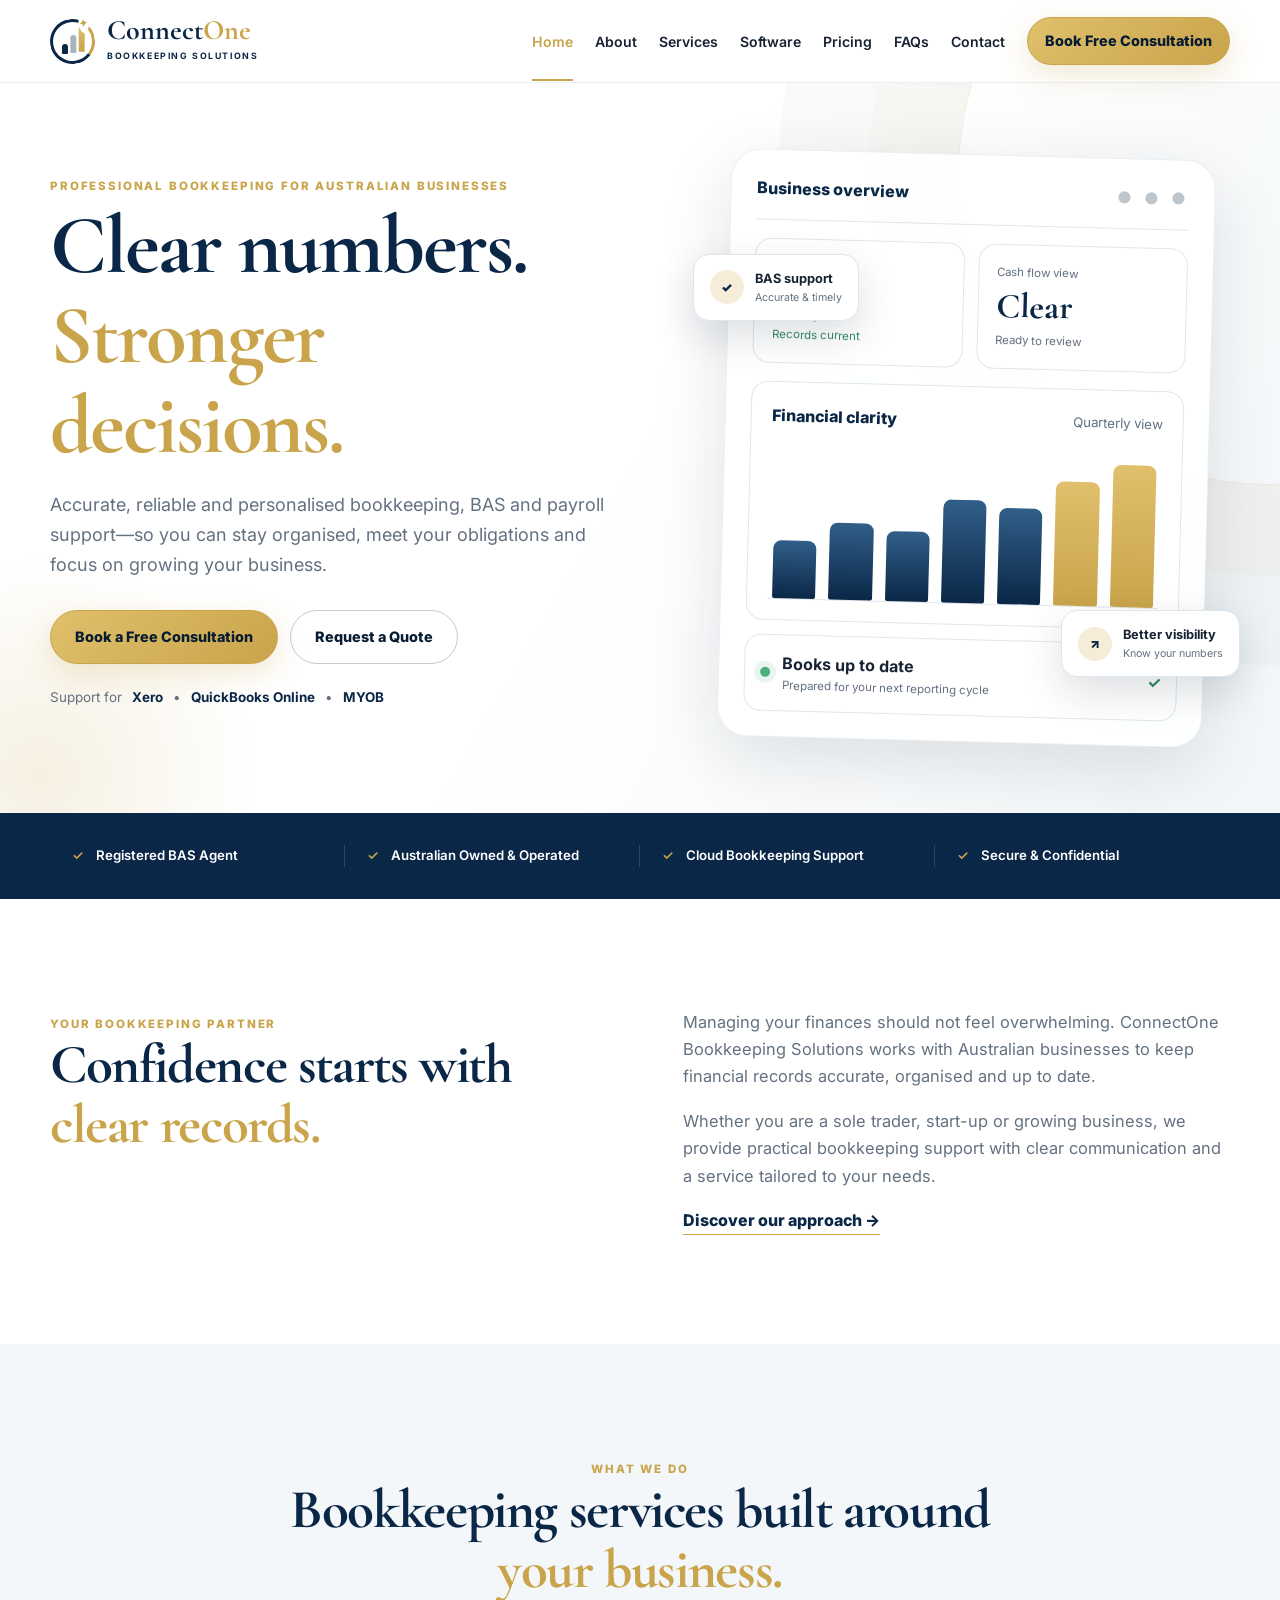
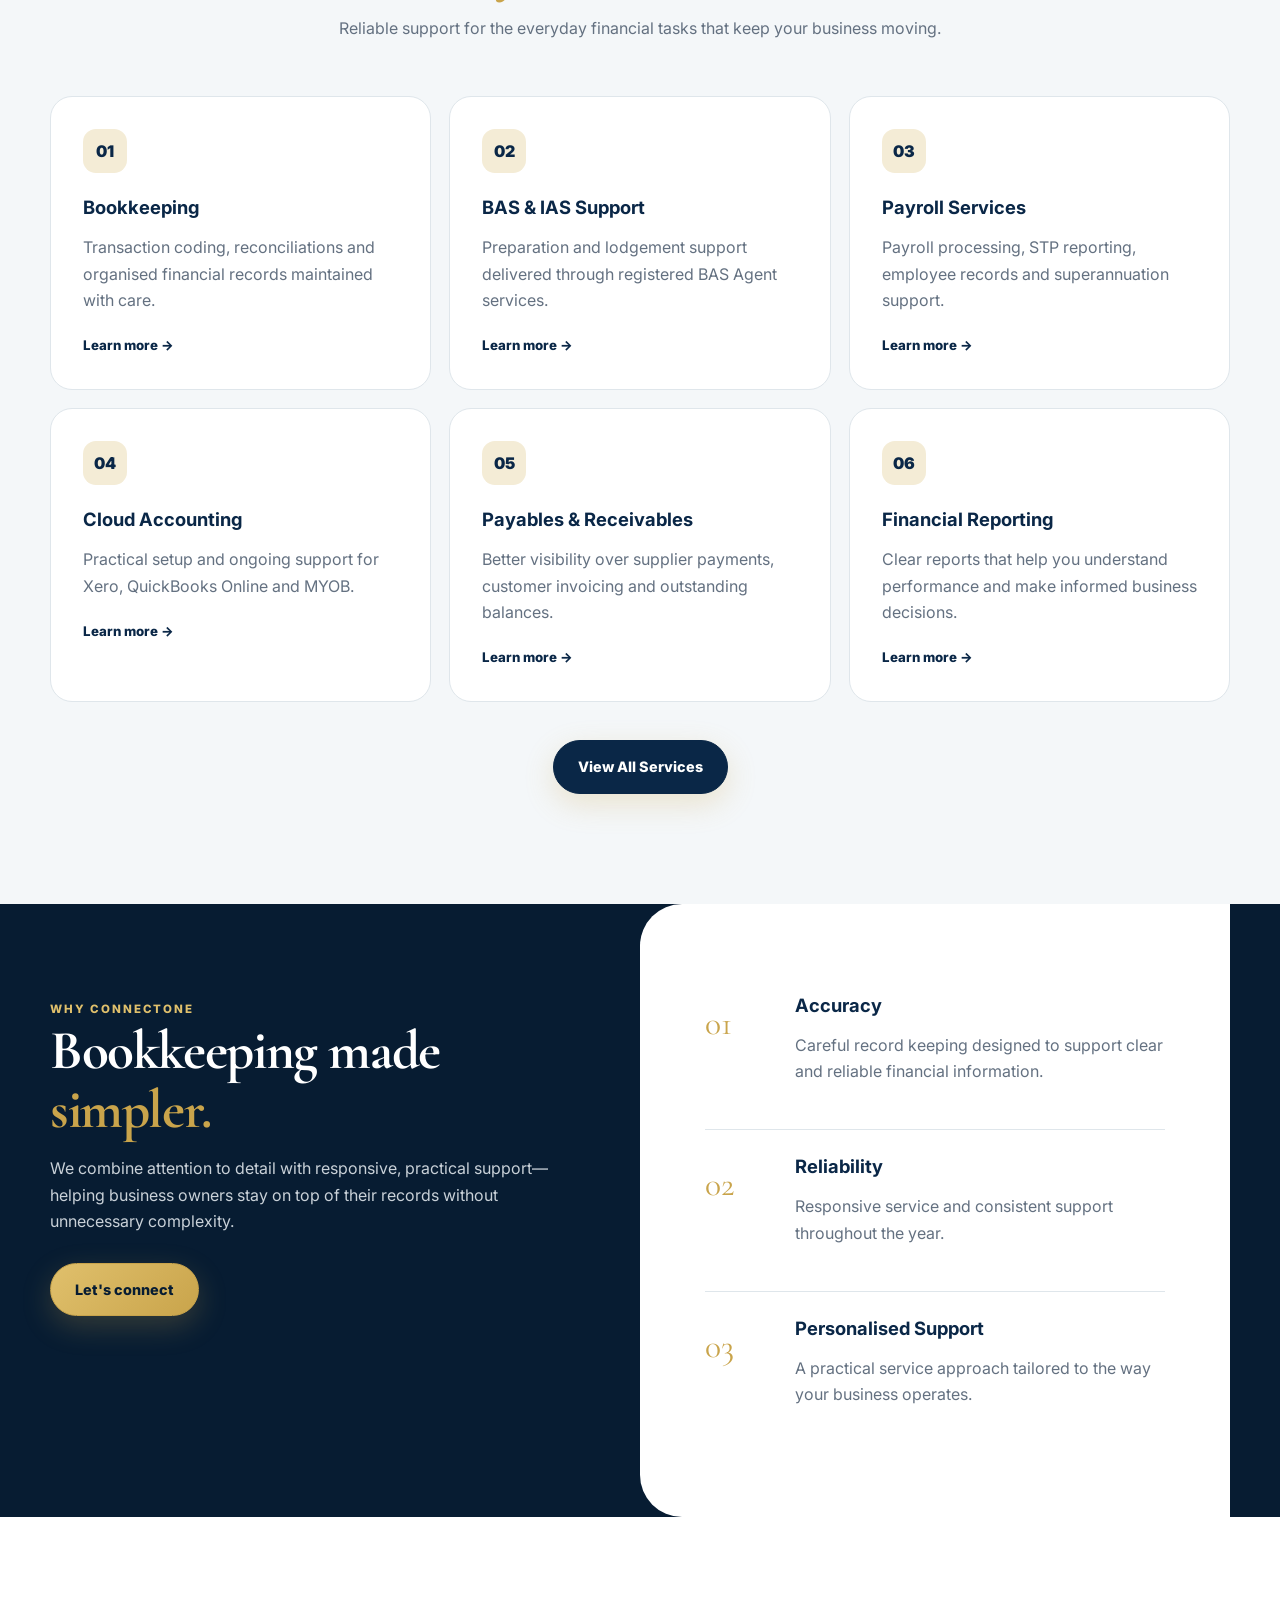
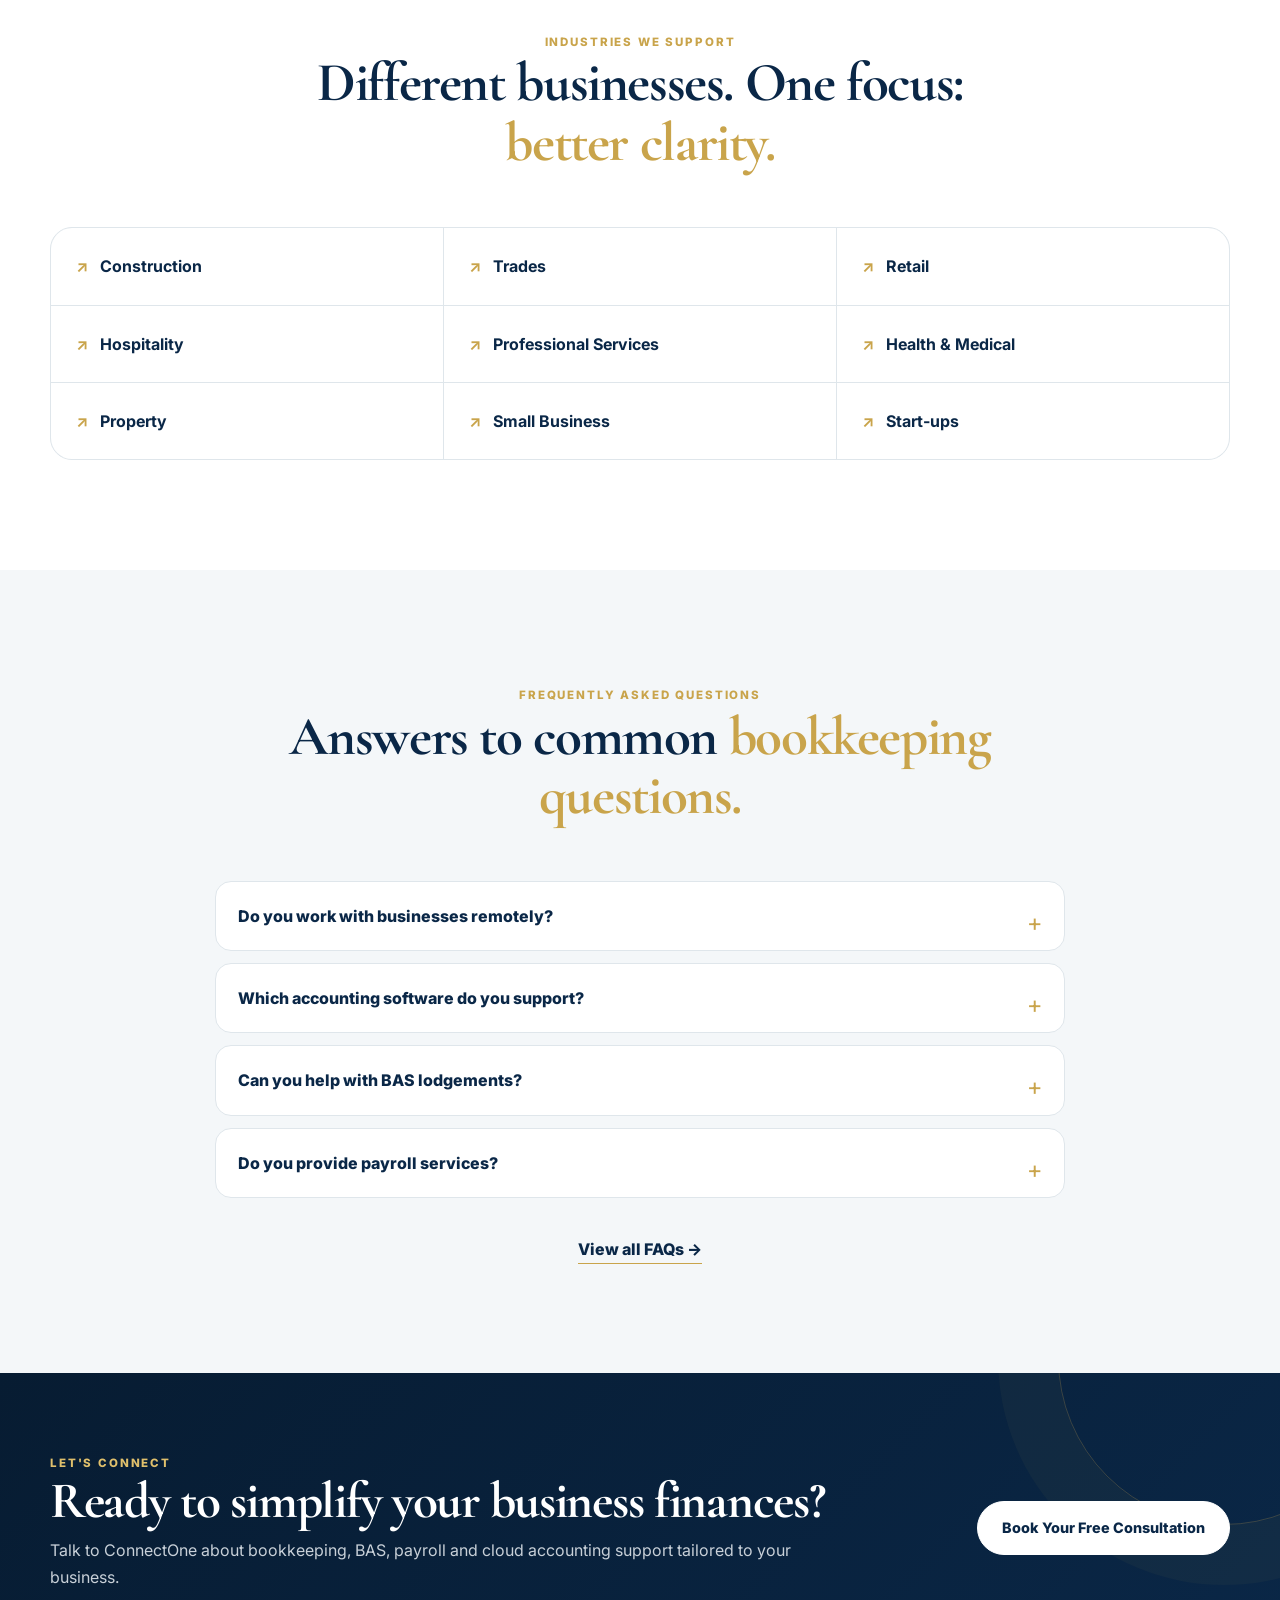
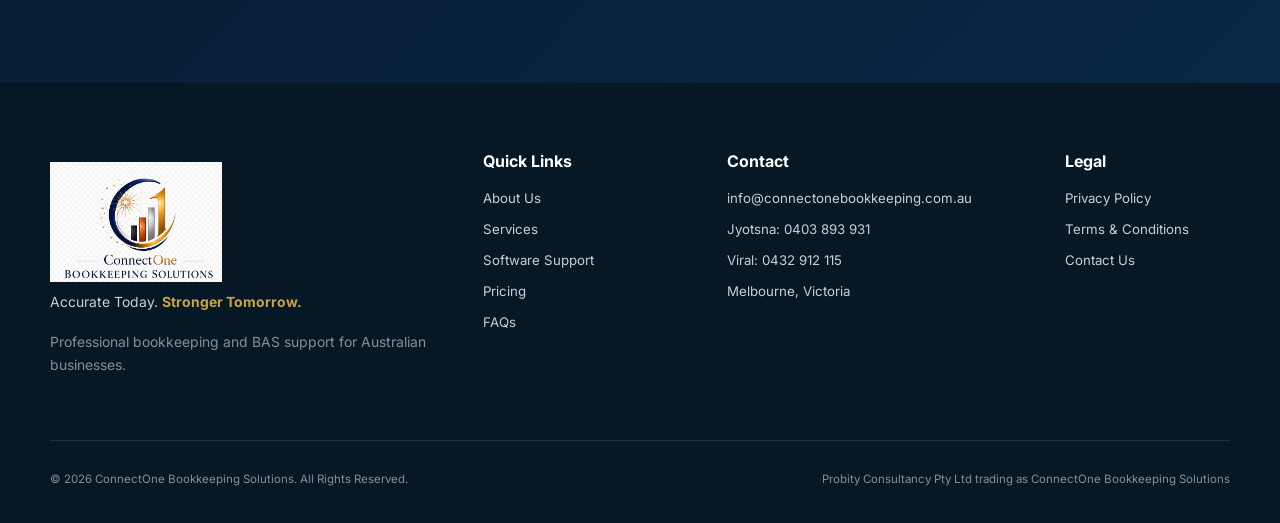
==== commit 4f51f01b: "Remove testimonial section from homepage" ====
--- a/index.html
+++ b/index.html
@@ -102,12 +102,9 @@
   </div>
 </section>
 
-<section class="section testimonial-section">
-  <div class="container">
-    <div class="section-head reveal"><span class="eyebrow">Client experience</span><h2>Professional support. <em>Clear communication.</em></h2></div>
-    <div class="testimonial-note reveal"><strong>Real client testimonials will be added here once approved for publication.</strong><p>We do not use invented client reviews. This section is ready for your genuine testimonials.</p></div>
-  </div>
-</section>
+
+  
+    
 
 <section class="section soft">
   <div class="container faq-preview">
@@ -140,4 +137,4 @@
   <div class="container footer-bottom"><span>© 2026 ConnectOne Bookkeeping Solutions. All Rights Reserved.</span><span>Probity Consultancy Pty Ltd trading as ConnectOne Bookkeeping Solutions</span></div>
 </footer>
 <script src="script.js"></script>
-</body></html>+</body></html>
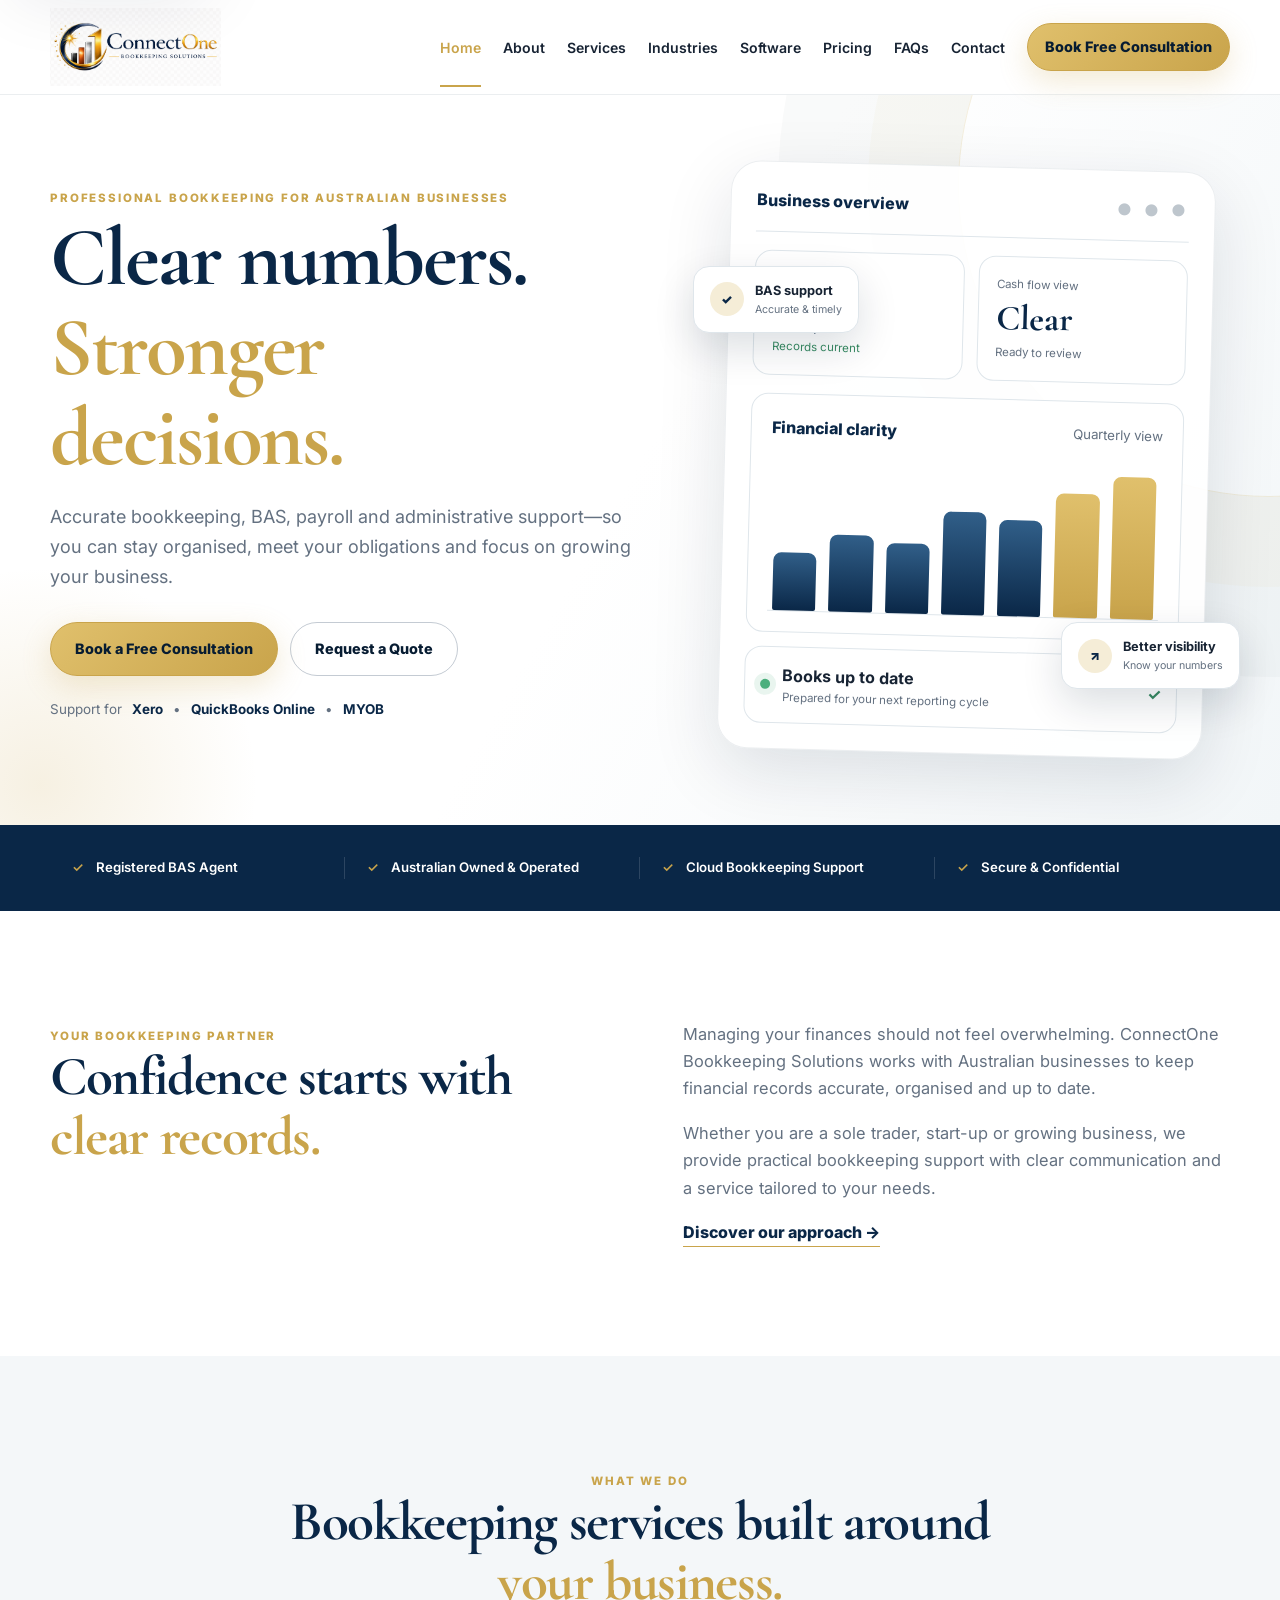
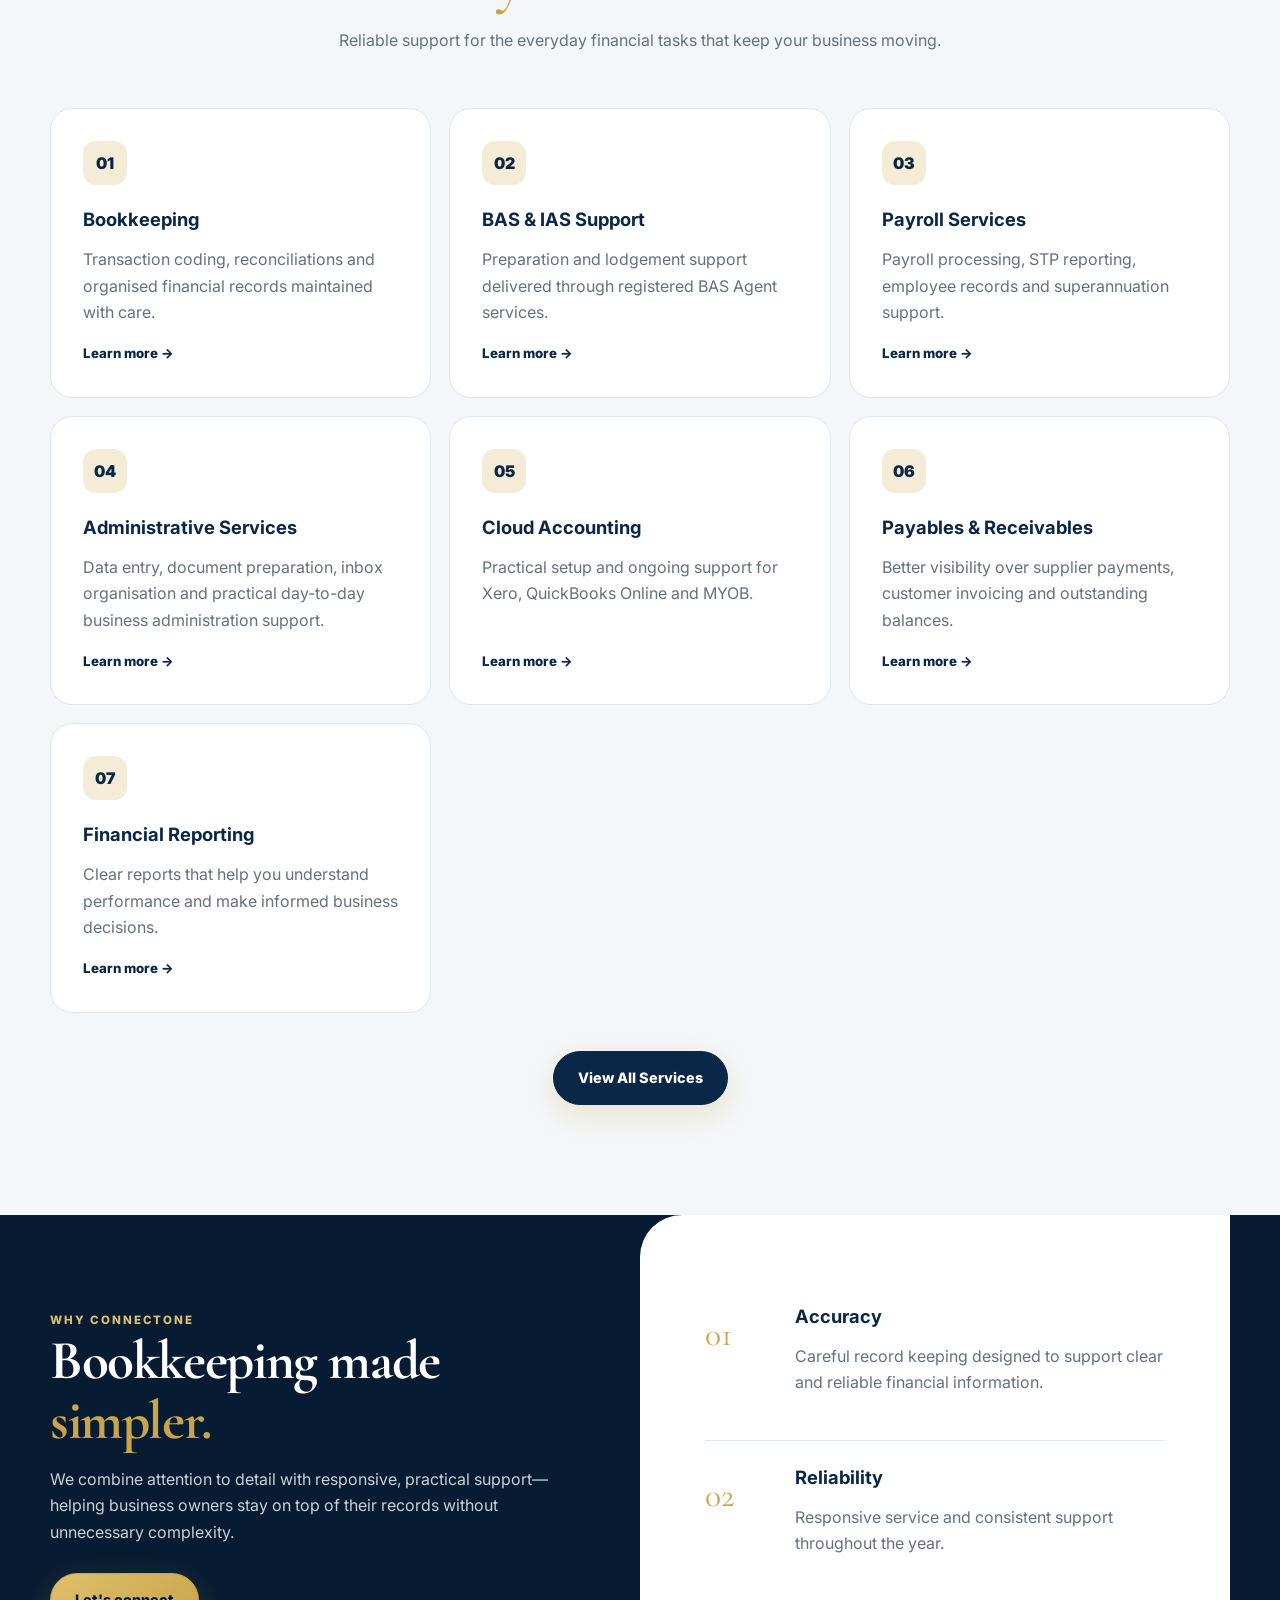
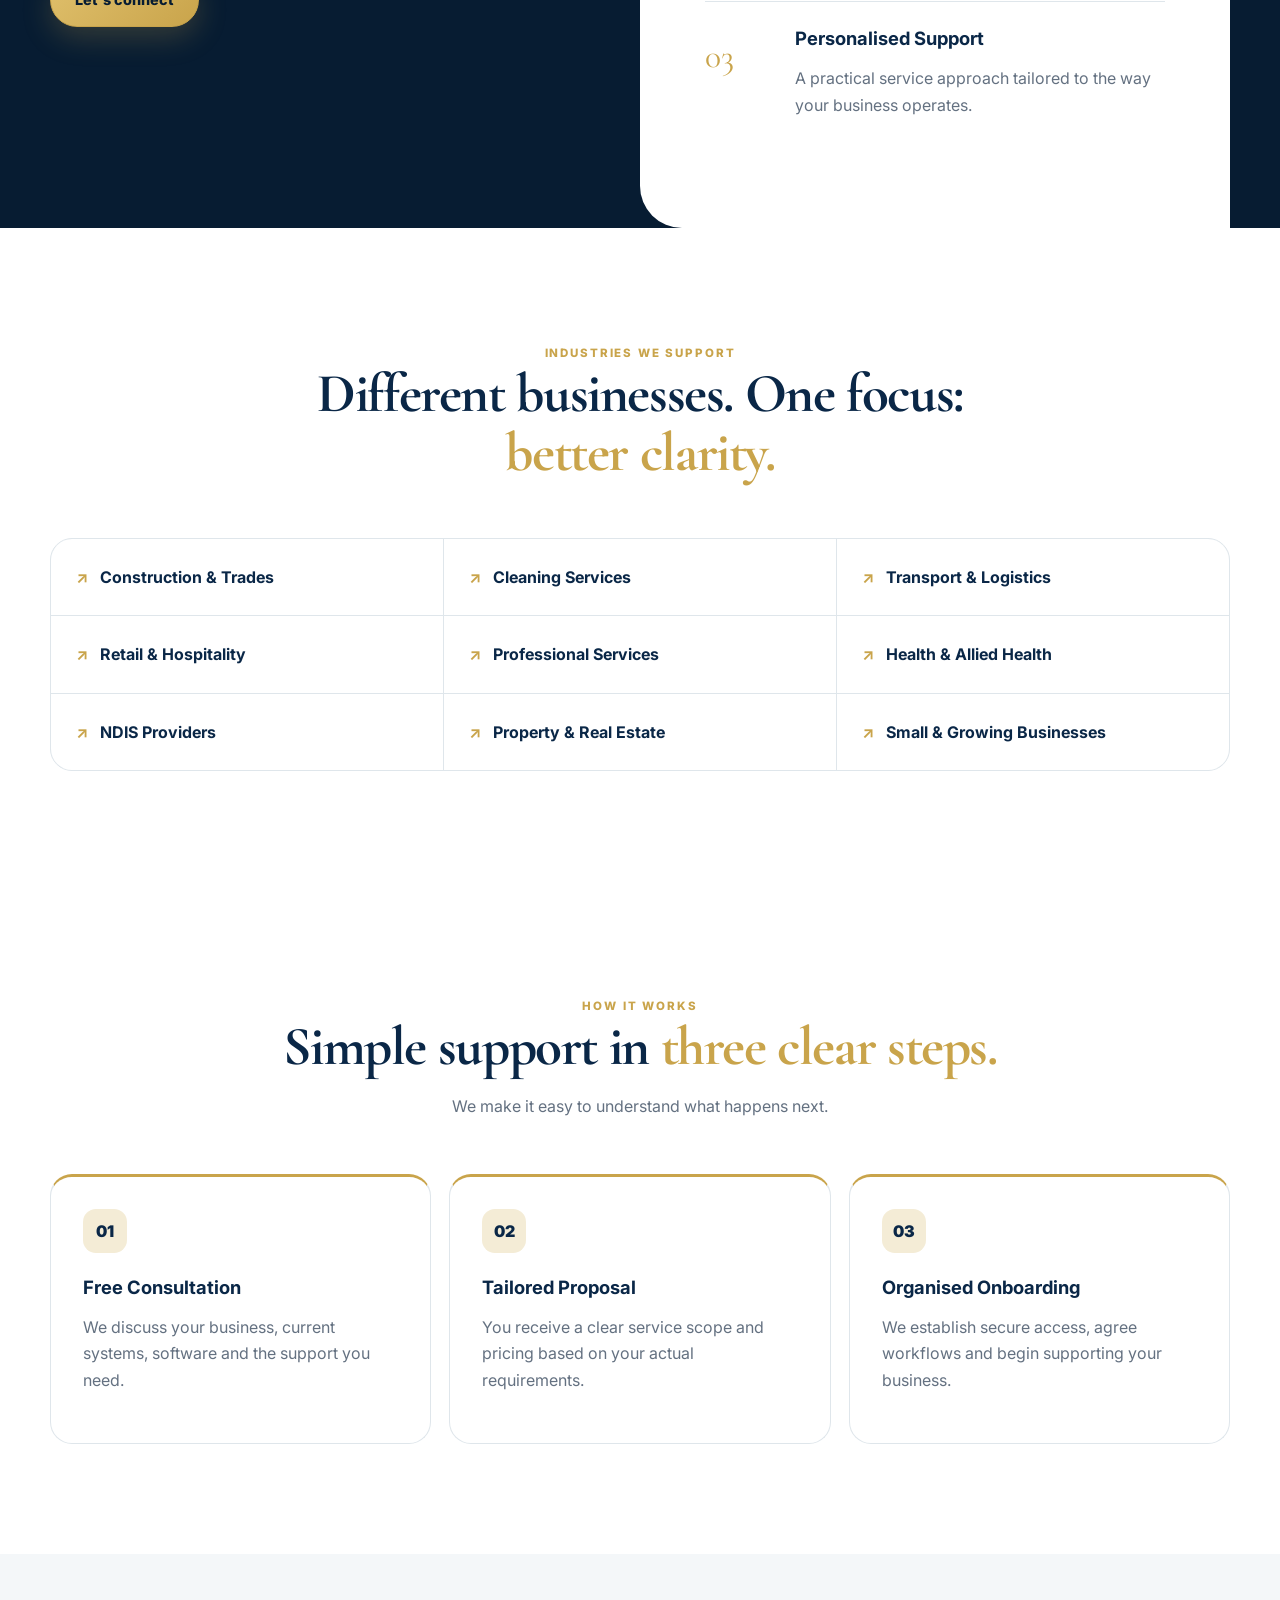
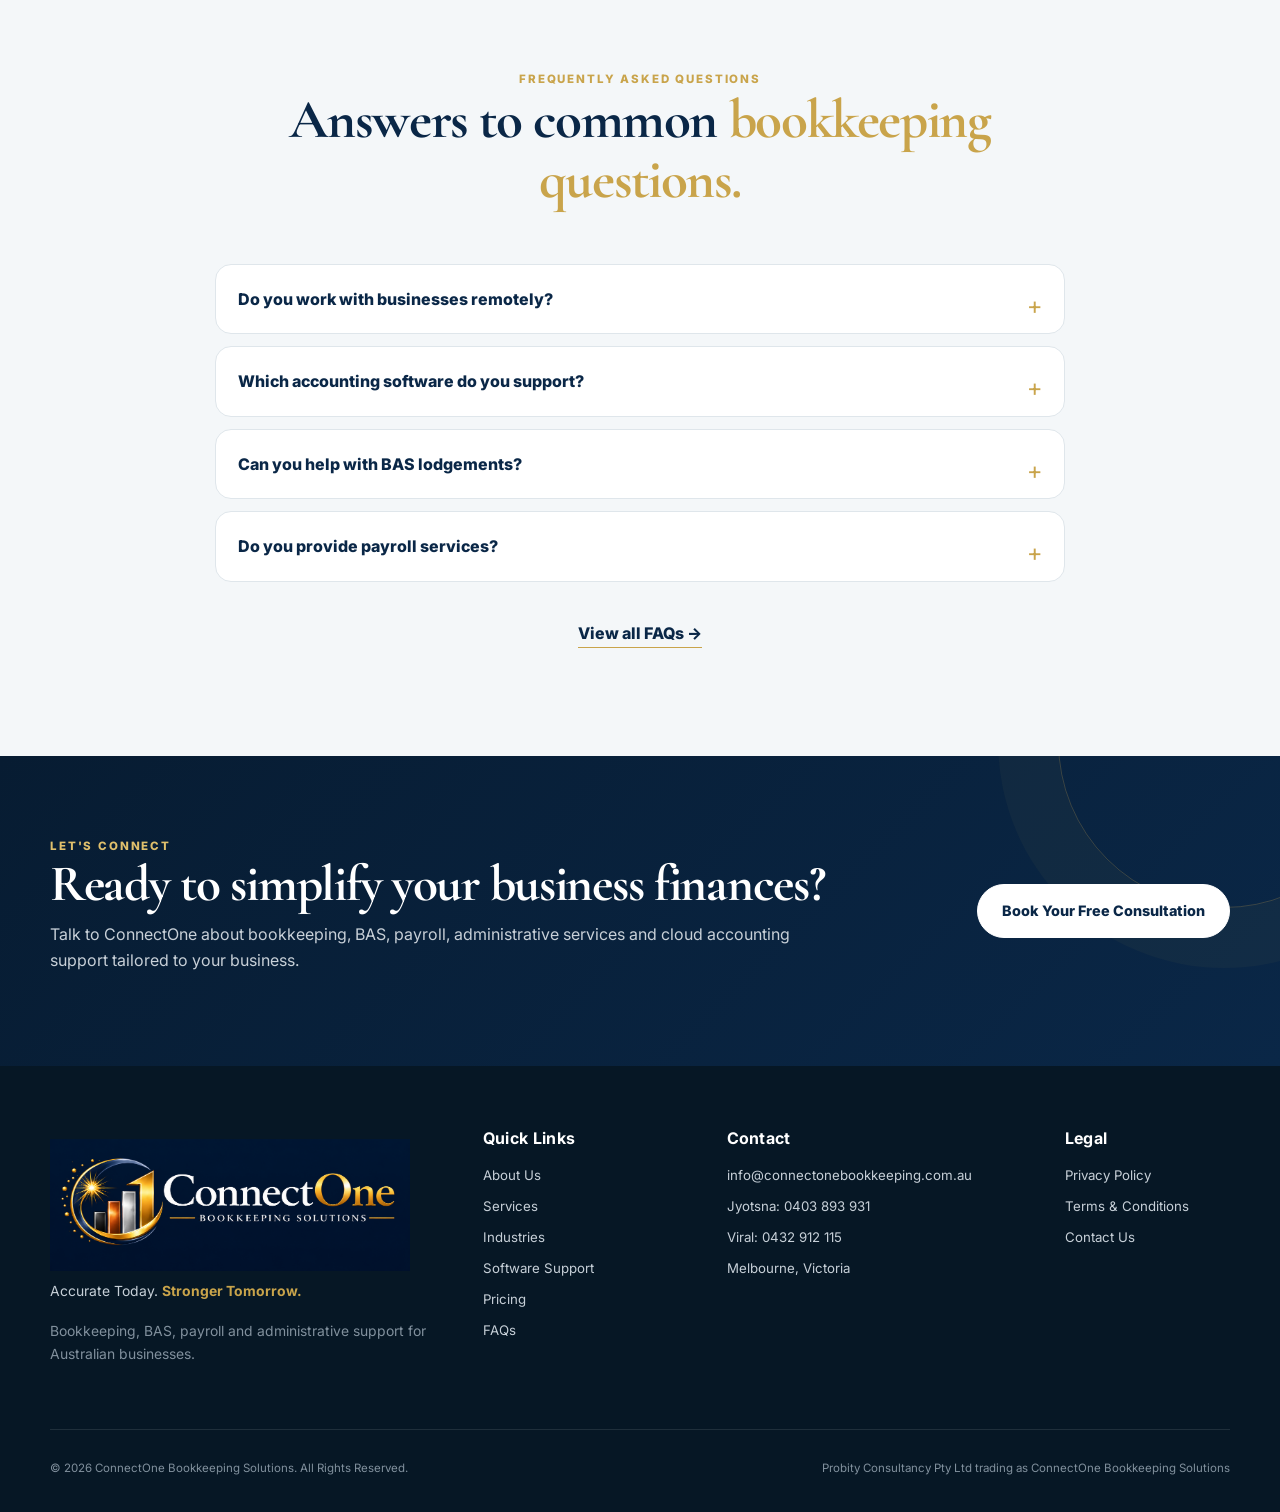
==== commit 96a54bbd: "Final professional website launch" ====
--- a/index.html
+++ b/index.html
@@ -3,35 +3,22 @@
 <head>
   <meta charset="utf-8"><meta name="viewport" content="width=device-width,initial-scale=1">
   <title>ConnectOne Bookkeeping Solutions | Bookkeeping & BAS Services</title>
-  <meta name="description" content="Professional bookkeeping, BAS, payroll and cloud accounting support for Australian businesses. Xero, QuickBooks Online and MYOB support.">
+  <meta name="description" content="Professional bookkeeping, BAS, payroll, administrative services and cloud accounting support for Australian businesses. Xero, QuickBooks Online and MYOB support.">
   <link rel="preconnect" href="https://fonts.googleapis.com"><link rel="preconnect" href="https://fonts.gstatic.com" crossorigin>
   <link href="https://fonts.googleapis.com/css2?family=Cormorant+Garamond:wght@600;700&family=Inter:wght@400;500;600;700&display=swap" rel="stylesheet">
   <link rel="icon" type="image/png" href="assets/connectone-favicon.png"><link rel="stylesheet" href="styles.css">
-</head>
+<meta property="og:title" content="ConnectOne Bookkeeping Solutions | Bookkeeping & BAS Services"><meta property="og:description" content="Professional bookkeeping, BAS, payroll, administrative services and cloud accounting support for Australian businesses. Xero, QuickBooks Online and MYOB support."><meta property="og:type" content="website"><meta property="og:url" content="https://connectonebookkeeping.com.au/"><meta name="twitter:card" content="summary"><link rel="canonical" href="https://connectonebookkeeping.com.au/"></head>
 <body>
-<header class="site-header">
-  <div class="container nav-wrap">
-    <a class="brand" href="index.html" aria-label="ConnectOne home">
-      <span class="brand-mark"><i></i><i></i><i></i></span>
-      <span><strong>Connect<span>One</span></strong><small>BOOKKEEPING SOLUTIONS</small></span>
-    </a>
-    <button class="menu-btn" aria-label="Open navigation" aria-expanded="false">☰</button>
-    <nav class="nav">
-      <a class="active" href="index.html">Home</a><a href="about.html">About</a><a href="services.html">Services</a>
-      <a href="software.html">Software</a><a href="pricing.html">Pricing</a><a href="faq.html">FAQs</a><a href="contact.html">Contact</a>
-      <a class="btn btn-small" href="contact.html#consultation">Book Free Consultation</a>
-    </nav>
-  </div>
-</header>
+<div data-header></div>
 
-<main>
+<main id="main-content">
 <section class="hero">
   <div class="hero-glow"></div>
   <div class="container hero-grid">
     <div class="hero-copy reveal">
       <span class="eyebrow">Professional bookkeeping for Australian businesses</span>
       <h1>Clear numbers.<br><em>Stronger decisions.</em></h1>
-      <p class="lead">Accurate, reliable and personalised bookkeeping, BAS and payroll support—so you can stay organised, meet your obligations and focus on growing your business.</p>
+      <p class="lead">Accurate bookkeeping, BAS, payroll and administrative support—so you can stay organised, meet your obligations and focus on growing your business.</p>
       <div class="actions"><a class="btn" href="contact.html#consultation">Book a Free Consultation</a><a class="btn btn-ghost" href="contact.html">Request a Quote</a></div>
       <p class="software-line">Support for <strong>Xero</strong><span>•</span><strong>QuickBooks Online</strong><span>•</span><strong>MYOB</strong></p>
     </div>
@@ -74,9 +61,10 @@
       <article class="card reveal"><span class="icon">01</span><h3>Bookkeeping</h3><p>Transaction coding, reconciliations and organised financial records maintained with care.</p><a href="services.html#bookkeeping">Learn more →</a></article>
       <article class="card reveal"><span class="icon">02</span><h3>BAS & IAS Support</h3><p>Preparation and lodgement support delivered through registered BAS Agent services.</p><a href="services.html#bas">Learn more →</a></article>
       <article class="card reveal"><span class="icon">03</span><h3>Payroll Services</h3><p>Payroll processing, STP reporting, employee records and superannuation support.</p><a href="services.html#payroll">Learn more →</a></article>
-      <article class="card reveal"><span class="icon">04</span><h3>Cloud Accounting</h3><p>Practical setup and ongoing support for Xero, QuickBooks Online and MYOB.</p><a href="software.html">Learn more →</a></article>
-      <article class="card reveal"><span class="icon">05</span><h3>Payables & Receivables</h3><p>Better visibility over supplier payments, customer invoicing and outstanding balances.</p><a href="services.html#accounts">Learn more →</a></article>
-      <article class="card reveal"><span class="icon">06</span><h3>Financial Reporting</h3><p>Clear reports that help you understand performance and make informed business decisions.</p><a href="services.html#reporting">Learn more →</a></article>
+      <article class="card reveal"><span class="icon">04</span><h3>Administrative Services</h3><p>Data entry, document preparation, inbox organisation and practical day-to-day business administration support.</p><a href="services.html#admin">Learn more →</a></article>
+      <article class="card reveal"><span class="icon">05</span><h3>Cloud Accounting</h3><p>Practical setup and ongoing support for Xero, QuickBooks Online and MYOB.</p><a href="software.html">Learn more →</a></article>
+      <article class="card reveal"><span class="icon">06</span><h3>Payables & Receivables</h3><p>Better visibility over supplier payments, customer invoicing and outstanding balances.</p><a href="services.html#accounts">Learn more →</a></article>
+      <article class="card reveal"><span class="icon">07</span><h3>Financial Reporting</h3><p>Clear reports that help you understand performance and make informed business decisions.</p><a href="services.html#reporting">Learn more →</a></article>
     </div>
     <div class="center"><a class="btn btn-dark" href="services.html">View All Services</a></div>
   </div>
@@ -97,7 +85,7 @@
   <div class="container">
     <div class="section-head reveal"><span class="eyebrow">Industries we support</span><h2>Different businesses. One focus: <em>better clarity.</em></h2></div>
     <div class="industry-grid reveal">
-      <span>Construction</span><span>Trades</span><span>Retail</span><span>Hospitality</span><span>Professional Services</span><span>Health & Medical</span><span>Property</span><span>Small Business</span><span>Start-ups</span>
+      <span>Construction & Trades</span><span>Cleaning Services</span><span>Transport & Logistics</span><span>Retail & Hospitality</span><span>Professional Services</span><span>Health & Allied Health</span><span>NDIS Providers</span><span>Property & Real Estate</span><span>Small & Growing Businesses</span>
     </div>
   </div>
 </section>
@@ -105,6 +93,8 @@
 
   
     
+
+<section class="section process-section"><div class="container"><div class="section-head reveal"><span class="eyebrow">How it works</span><h2>Simple support in <em>three clear steps.</em></h2><p>We make it easy to understand what happens next.</p></div><div class="cards three process-grid"><article class="card reveal"><span class="icon">01</span><h3>Free Consultation</h3><p>We discuss your business, current systems, software and the support you need.</p></article><article class="card reveal"><span class="icon">02</span><h3>Tailored Proposal</h3><p>You receive a clear service scope and pricing based on your actual requirements.</p></article><article class="card reveal"><span class="icon">03</span><h3>Organised Onboarding</h3><p>We establish secure access, agree workflows and begin supporting your business.</p></article></div></div></section>
 
 <section class="section soft">
   <div class="container faq-preview">
@@ -121,20 +111,12 @@
 
 <section class="cta">
   <div class="container cta-grid reveal">
-    <div><span class="eyebrow light">Let's connect</span><h2>Ready to simplify your business finances?</h2><p>Talk to ConnectOne about bookkeeping, BAS, payroll and cloud accounting support tailored to your business.</p></div>
+    <div><span class="eyebrow light">Let's connect</span><h2>Ready to simplify your business finances?</h2><p>Talk to ConnectOne about bookkeeping, BAS, payroll, administrative services and cloud accounting support tailored to your business.</p></div>
     <a class="btn btn-light" href="contact.html#consultation">Book Your Free Consultation</a>
   </div>
 </section>
 </main>
 
-<footer class="footer">
-  <div class="container footer-grid">
-    <div><a class="brand brand-footer" href="index.html"><img class="official-logo" src="assets/connectone-header-logo.png" alt="ConnectOne Bookkeeping Solutions"></a><p>Accurate Today. <b>Stronger Tomorrow.</b></p><p class="muted">Professional bookkeeping and BAS support for Australian businesses.</p></div>
-    <div><h4>Quick Links</h4><a href="about.html">About Us</a><a href="services.html">Services</a><a href="software.html">Software Support</a><a href="pricing.html">Pricing</a><a href="faq.html">FAQs</a></div>
-    <div><h4>Contact</h4><a href="mailto:info@connectonebookkeeping.com.au">info@connectonebookkeeping.com.au</a><a href="tel:+61403893931">Jyotsna: 0403 893 931</a><a href="tel:+61432912115">Viral: 0432 912 115</a><span>Melbourne, Victoria</span></div>
-    <div><h4>Legal</h4><a href="privacy.html">Privacy Policy</a><a href="terms.html">Terms & Conditions</a><a href="contact.html">Contact Us</a></div>
-  </div>
-  <div class="container footer-bottom"><span>© 2026 ConnectOne Bookkeeping Solutions. All Rights Reserved.</span><span>Probity Consultancy Pty Ltd trading as ConnectOne Bookkeeping Solutions</span></div>
-</footer>
+<div data-footer></div>
 <script src="script.js"></script>
 </body></html>
--- a/styles.css
+++ b/styles.css
@@ -52,3 +52,13 @@
   .brand-showcase{padding:28px 0 14px}
   .brand-showcase img{width:min(420px,96%)}
 }
+
+
+/* Final production polish */
+.skip-link{position:fixed;left:16px;top:-80px;z-index:1000;background:#fff;color:var(--navy);padding:12px 16px;border-radius:8px;box-shadow:var(--shadow);font-weight:800}.skip-link:focus{top:16px}
+:focus-visible{outline:3px solid var(--gold);outline-offset:3px}
+.nav-wrap{min-height:94px}.site-header .brand{flex:0 1 330px}.official-logo.header-logo{width:330px;height:78px;object-fit:contain;object-position:left center}.official-logo.footer-logo{width:360px;max-width:100%;height:auto;max-height:none;object-fit:contain;object-position:left center}.footer-brand-column{max-width:390px}.services-grid{grid-template-columns:repeat(3,1fr)}.process-section{background:#fff}.process-grid .card{border-top:3px solid var(--gold)}.card{height:100%}.card a{display:inline-block;margin-top:auto}.services-grid .card{display:flex;flex-direction:column}.hero-copy .lead{max-width:720px}.footer{padding-top:64px}.footer-grid{align-items:start}.footer h4{font-size:1rem;letter-spacing:.02em}.menu-btn{cursor:pointer}.nav a{white-space:nowrap}
+@media(max-width:1120px){.nav{gap:12px}.official-logo.header-logo{width:285px;height:70px}.site-header .brand{flex-basis:285px}.nav a:not(.btn){font-size:.76rem}}
+@media(max-width:900px){.nav-wrap{min-height:84px}.nav{top:84px}.official-logo.header-logo{width:275px;height:66px}.services-grid{grid-template-columns:repeat(2,1fr)}}
+@media(max-width:560px){.official-logo.header-logo{width:235px;height:58px}.official-logo.footer-logo{width:290px}.services-grid{grid-template-columns:1fr}.hero-copy h1{font-size:clamp(3rem,15vw,3.7rem)}.hero{padding-top:48px}.footer{padding-top:52px}}
+@media(prefers-reduced-motion:reduce){html{scroll-behavior:auto}.reveal{opacity:1;transform:none;transition:none}.btn{transition:none}}
